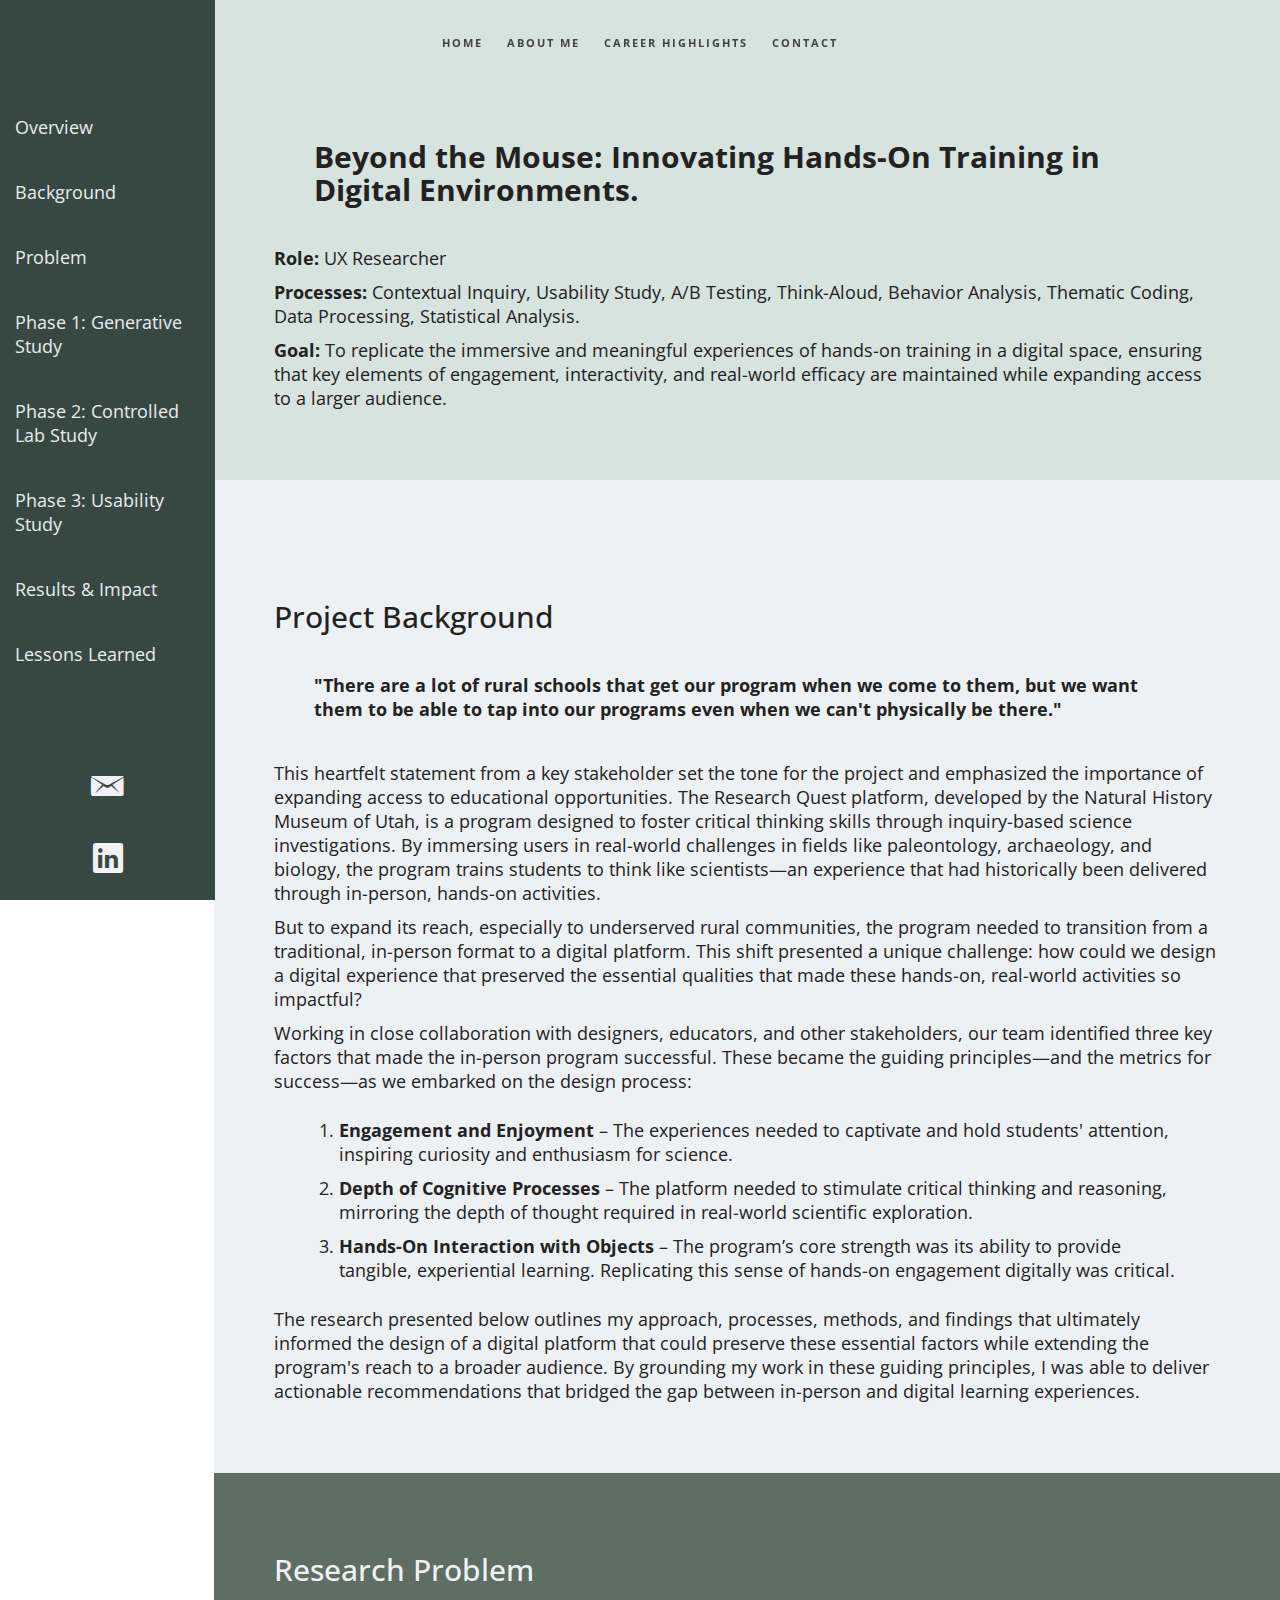
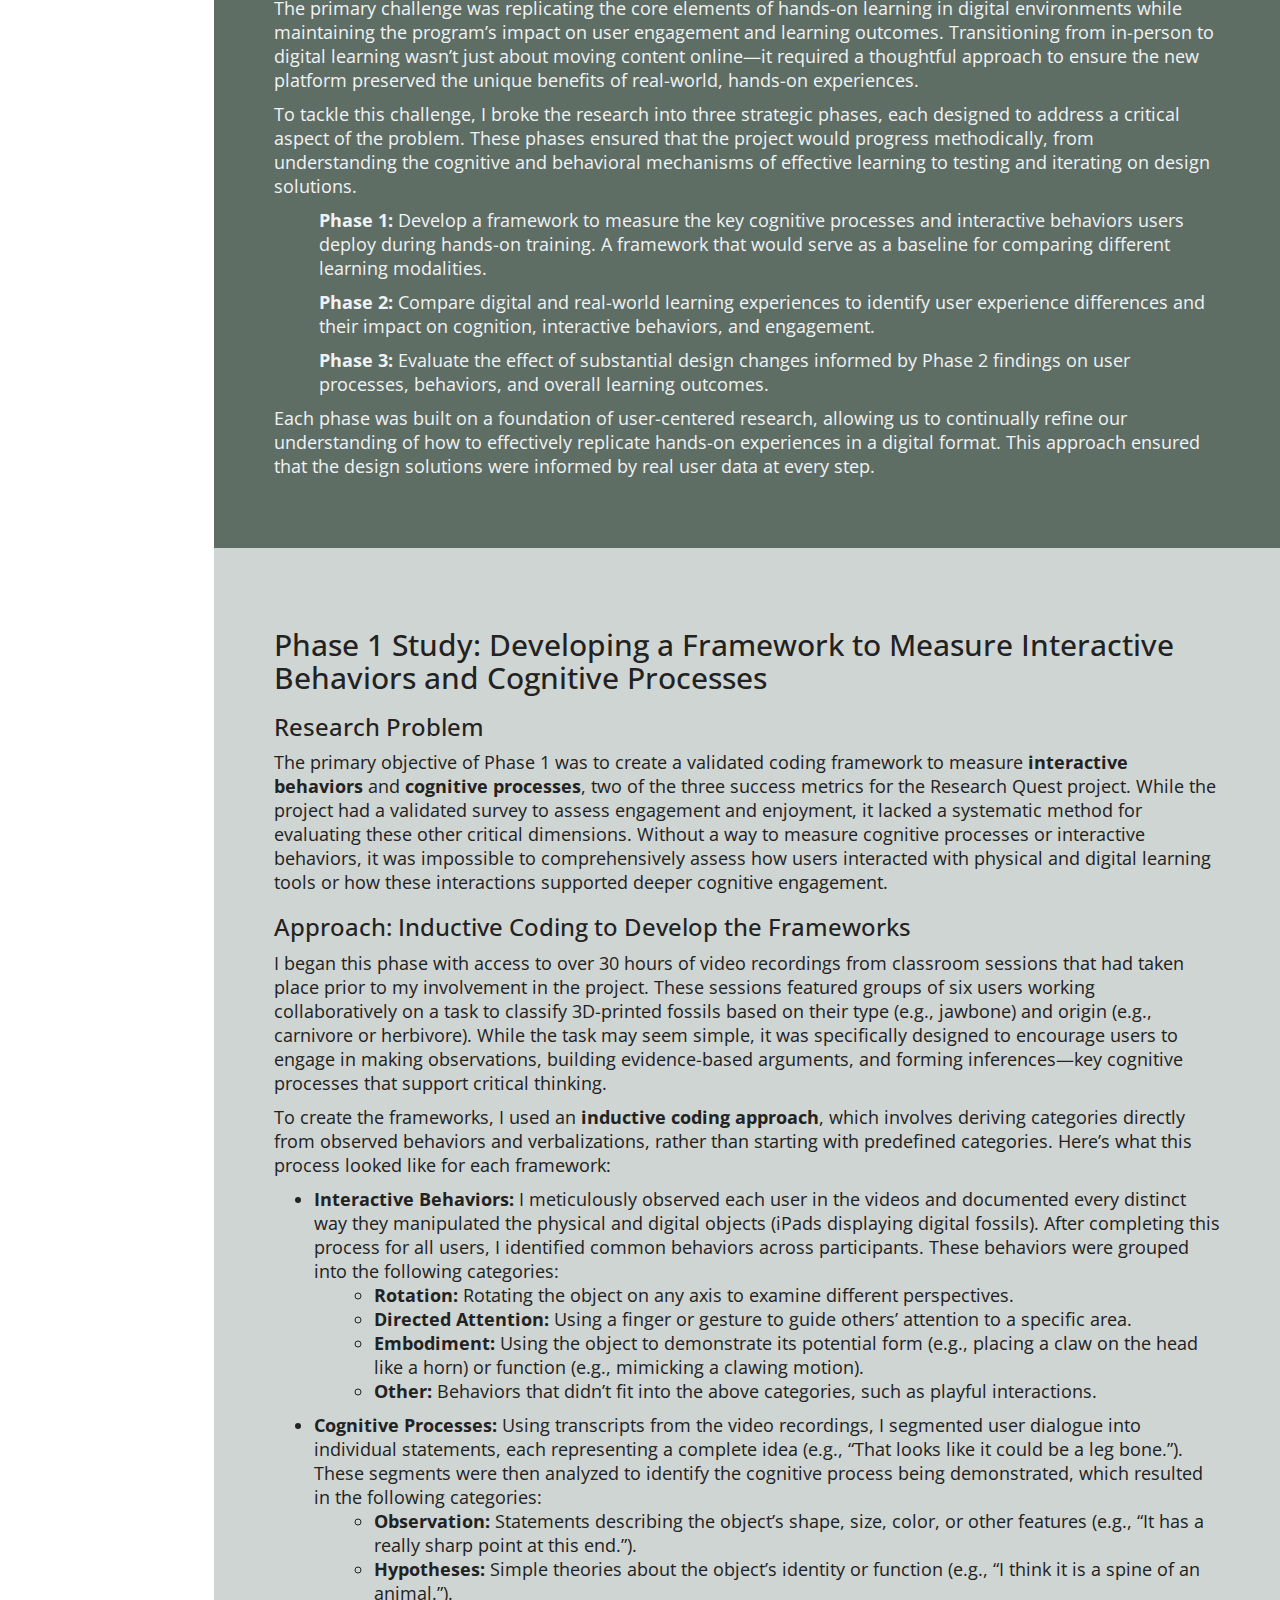
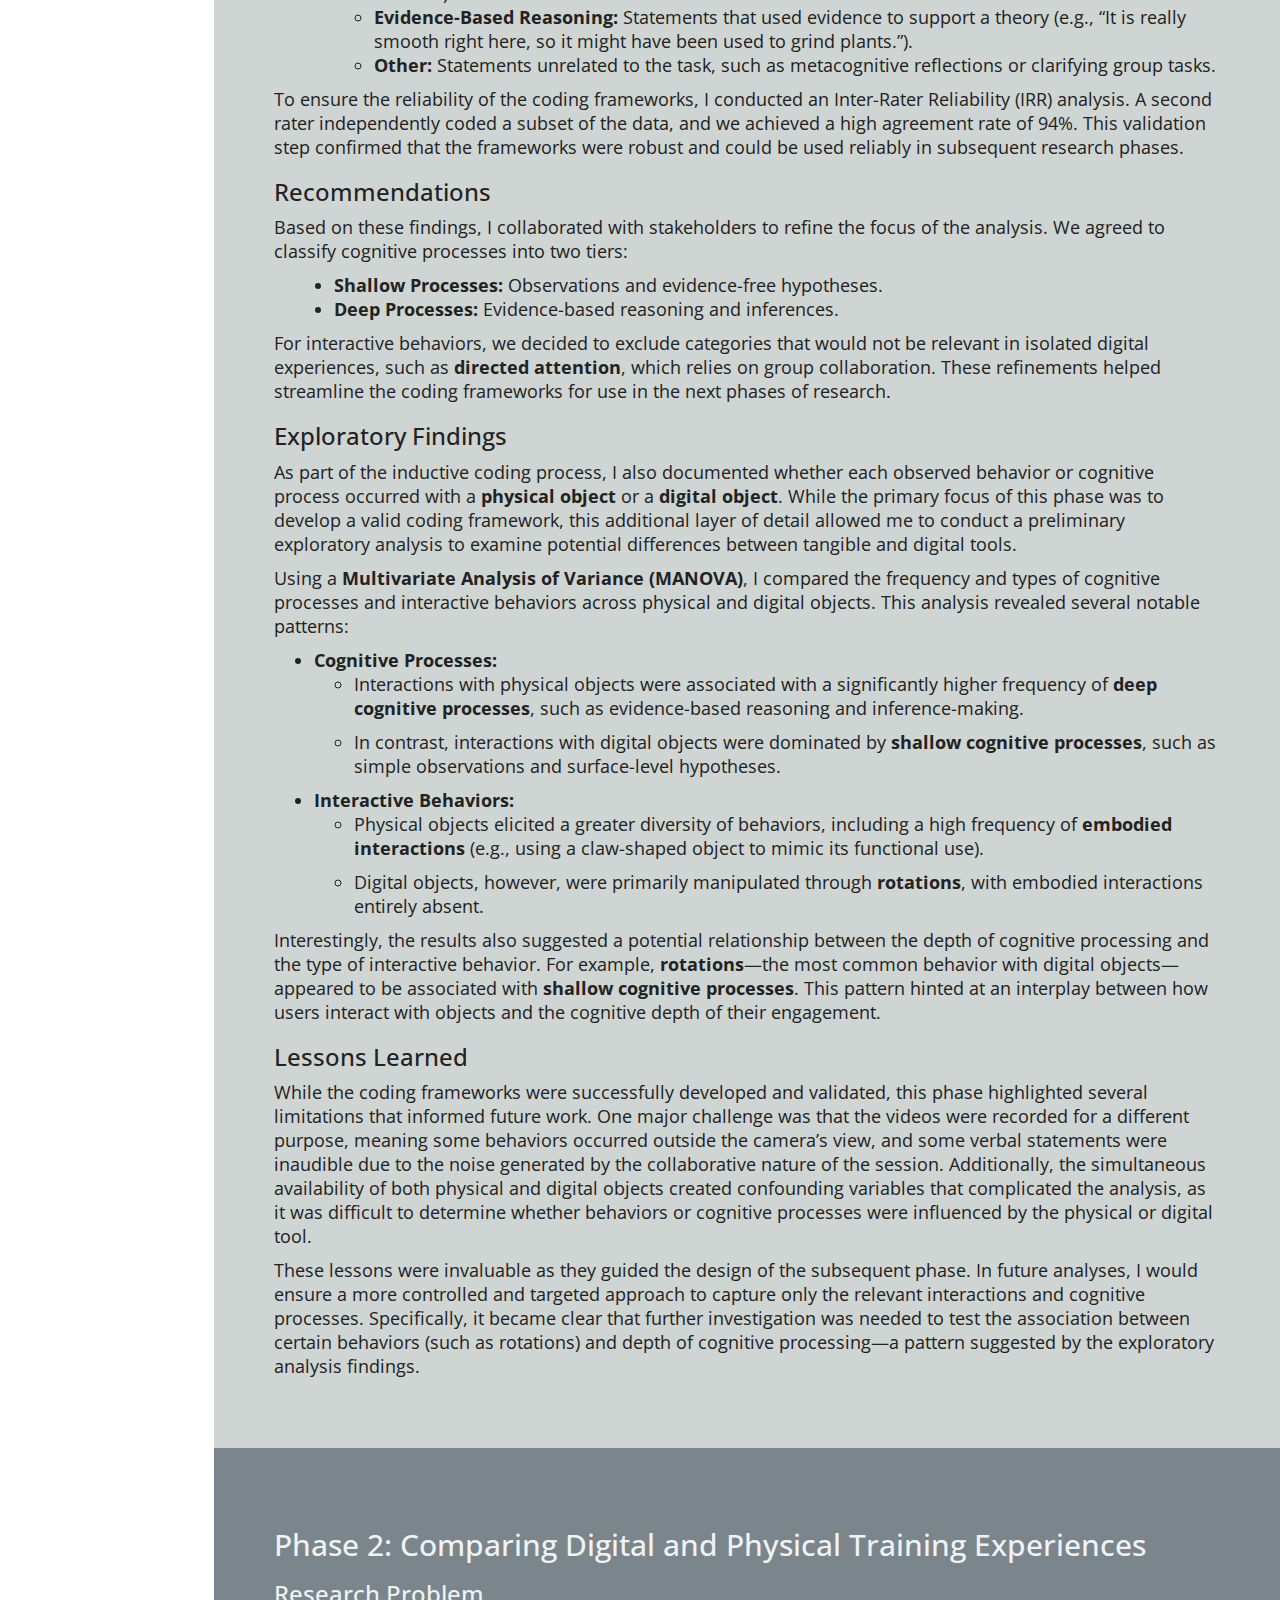
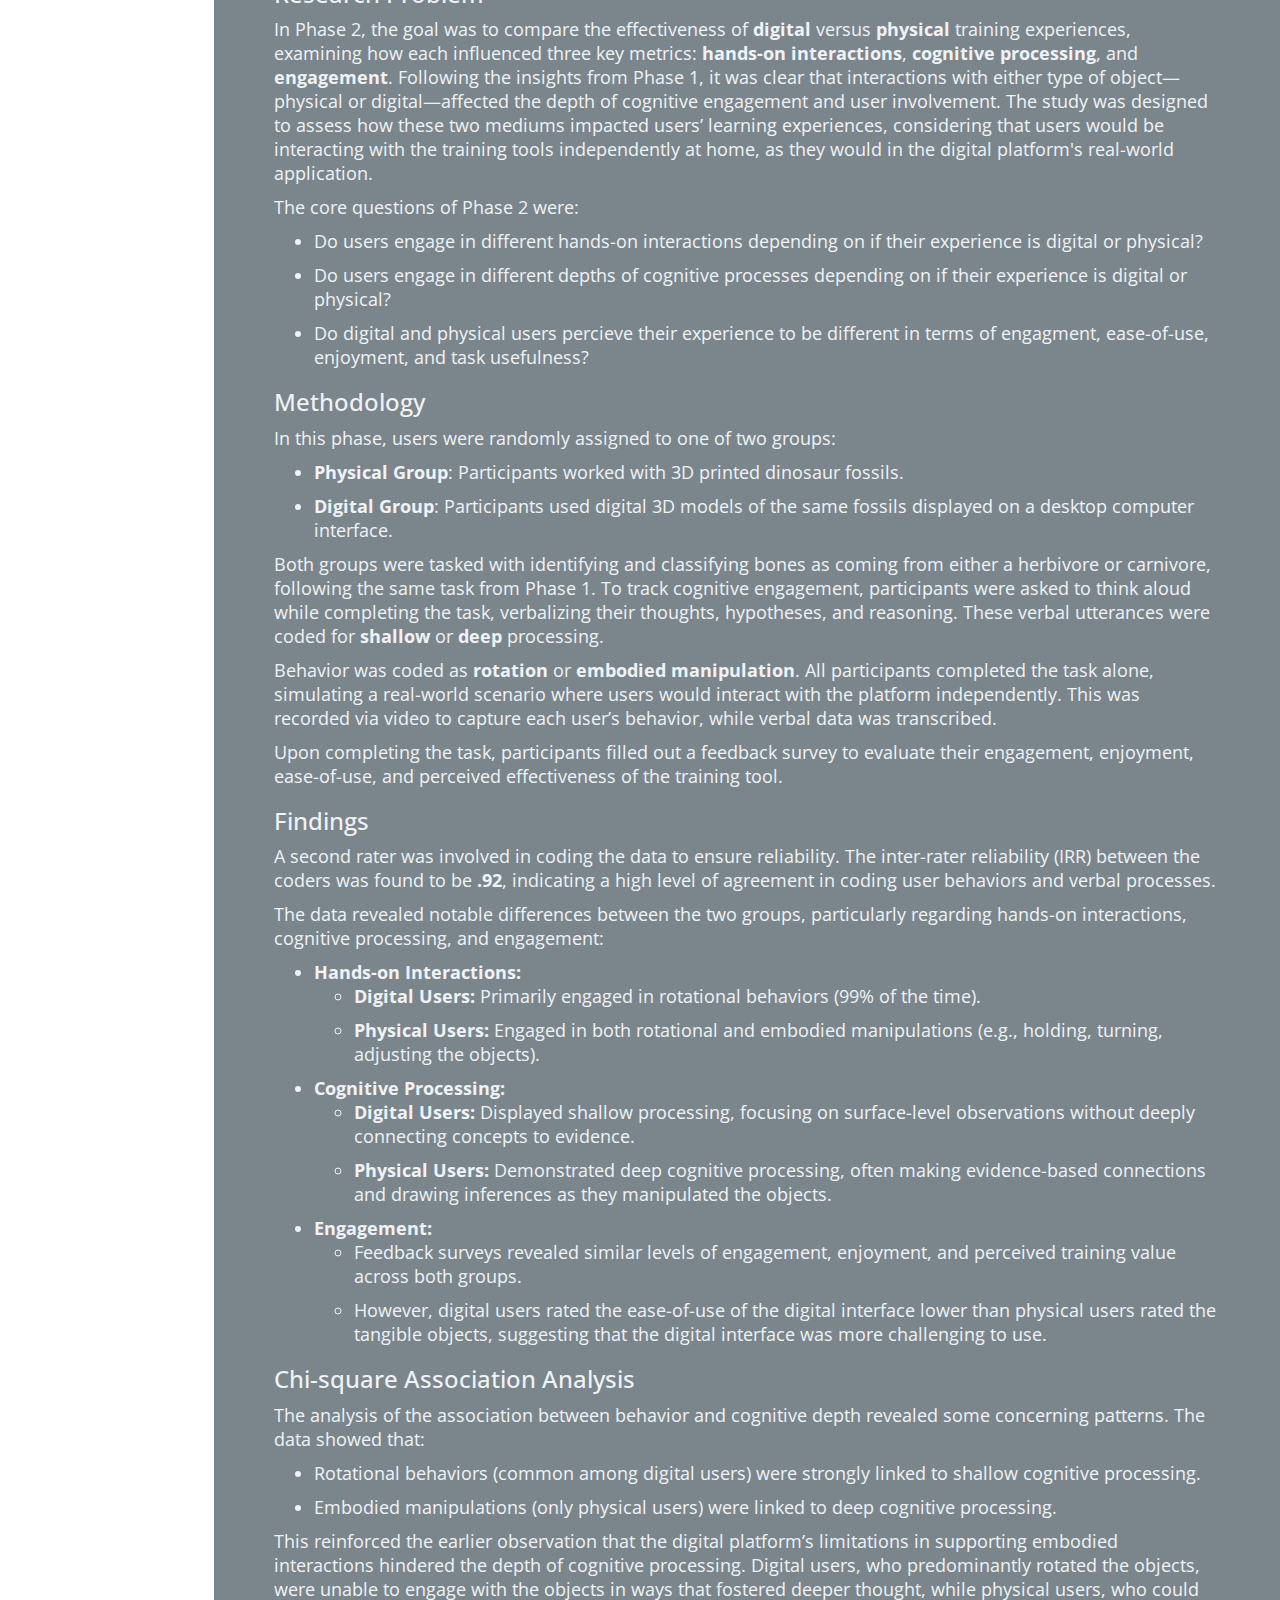
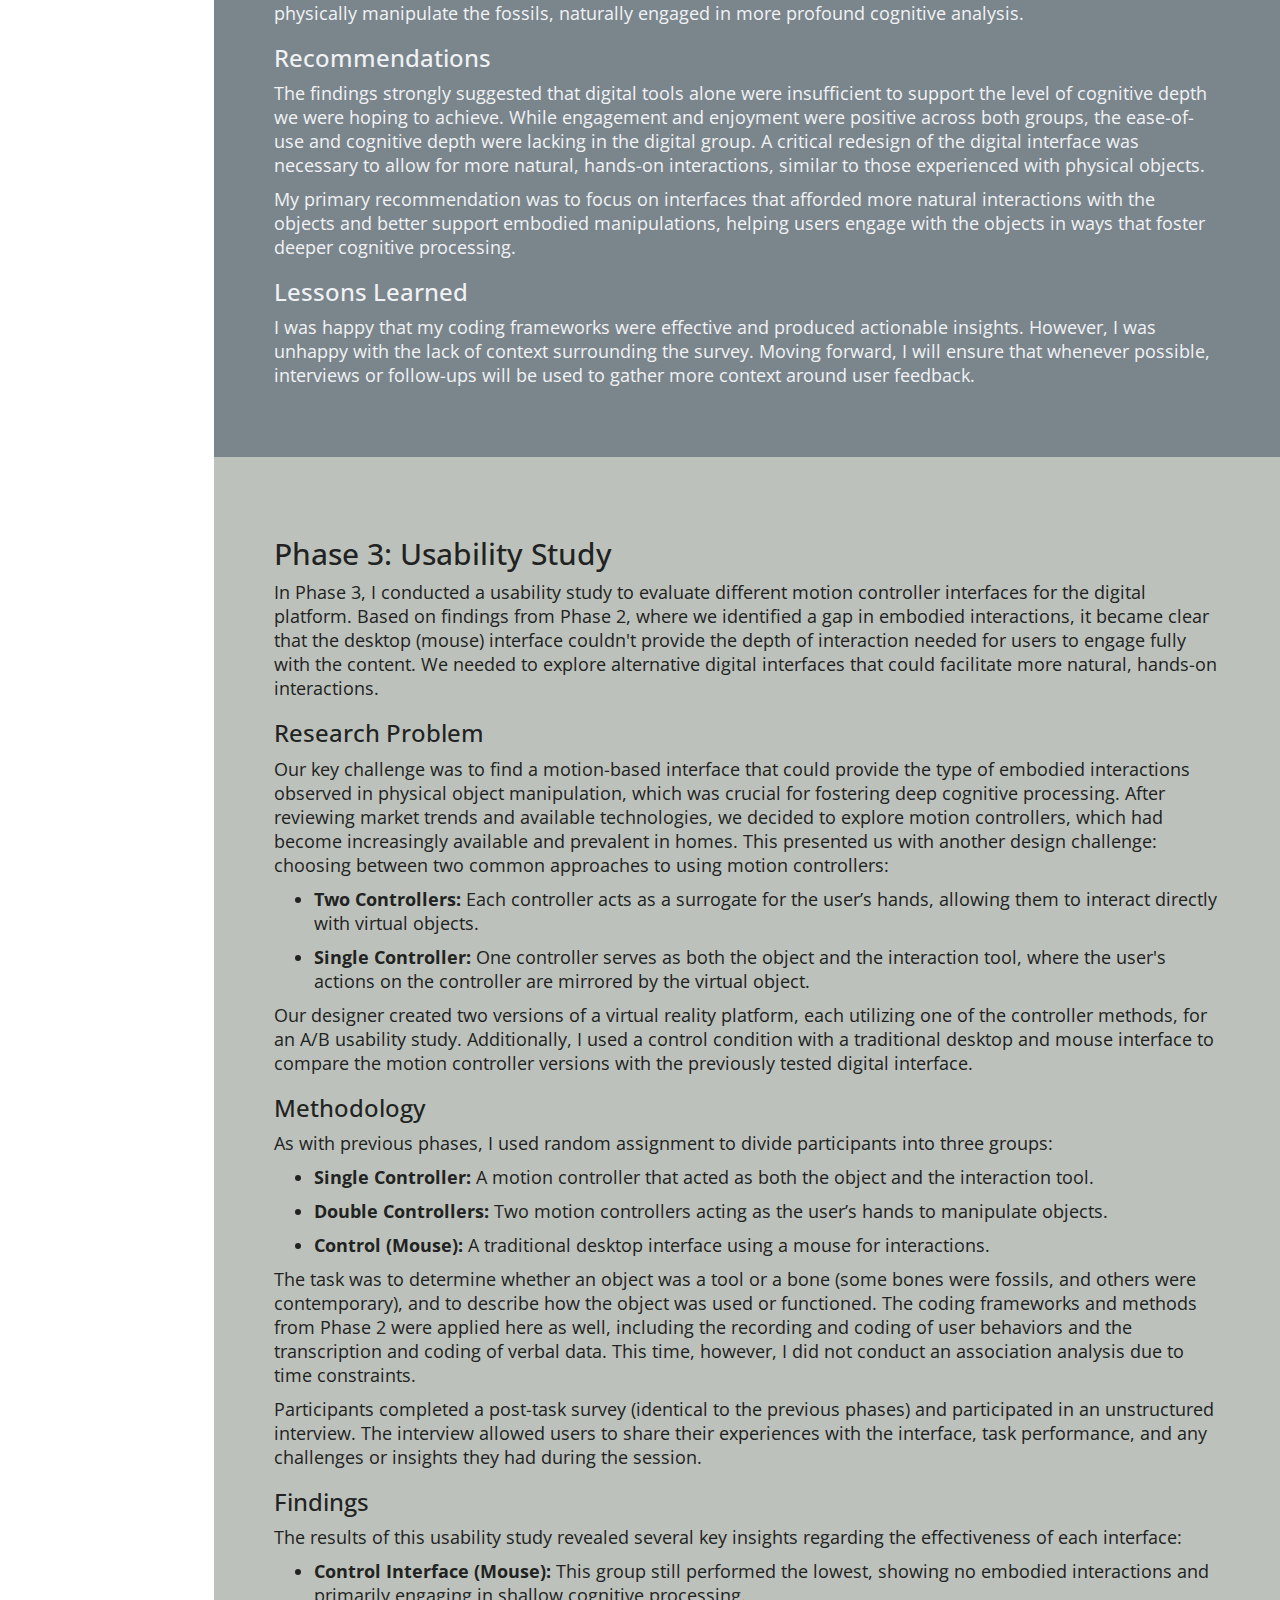
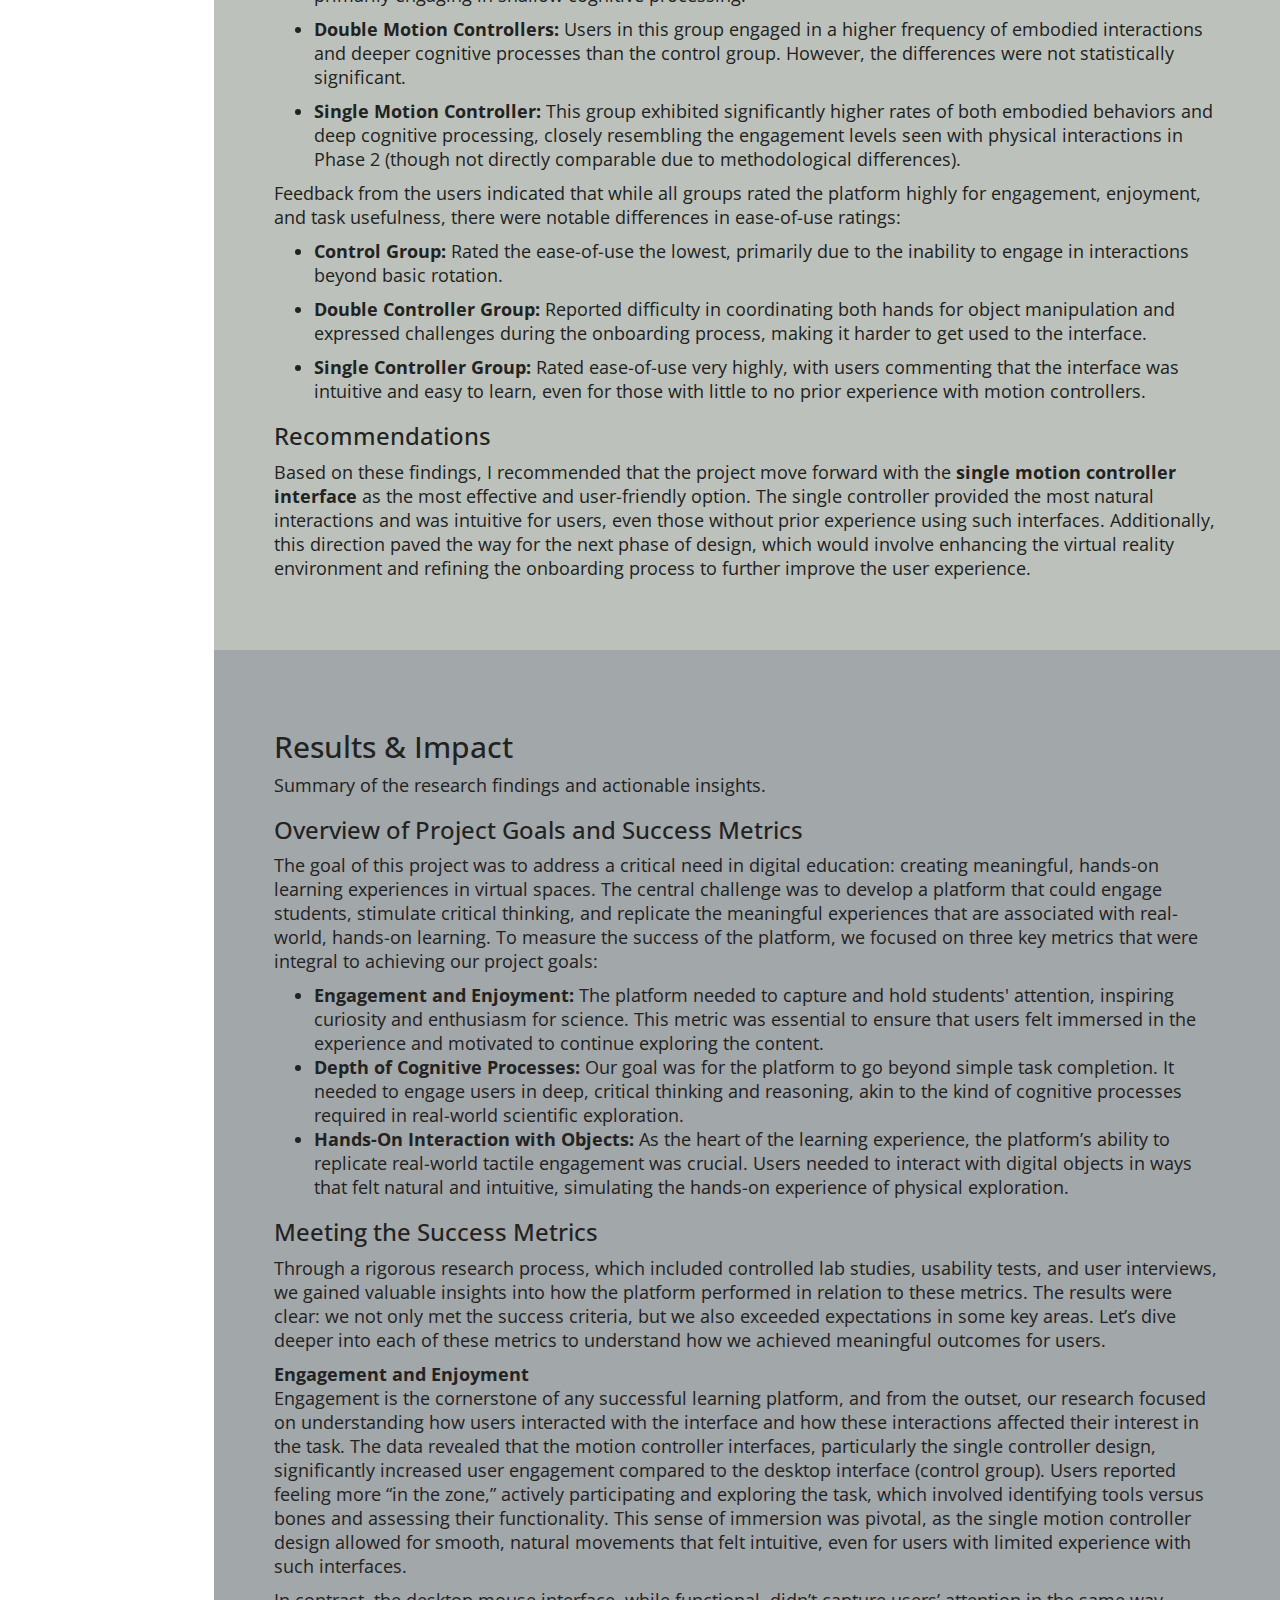
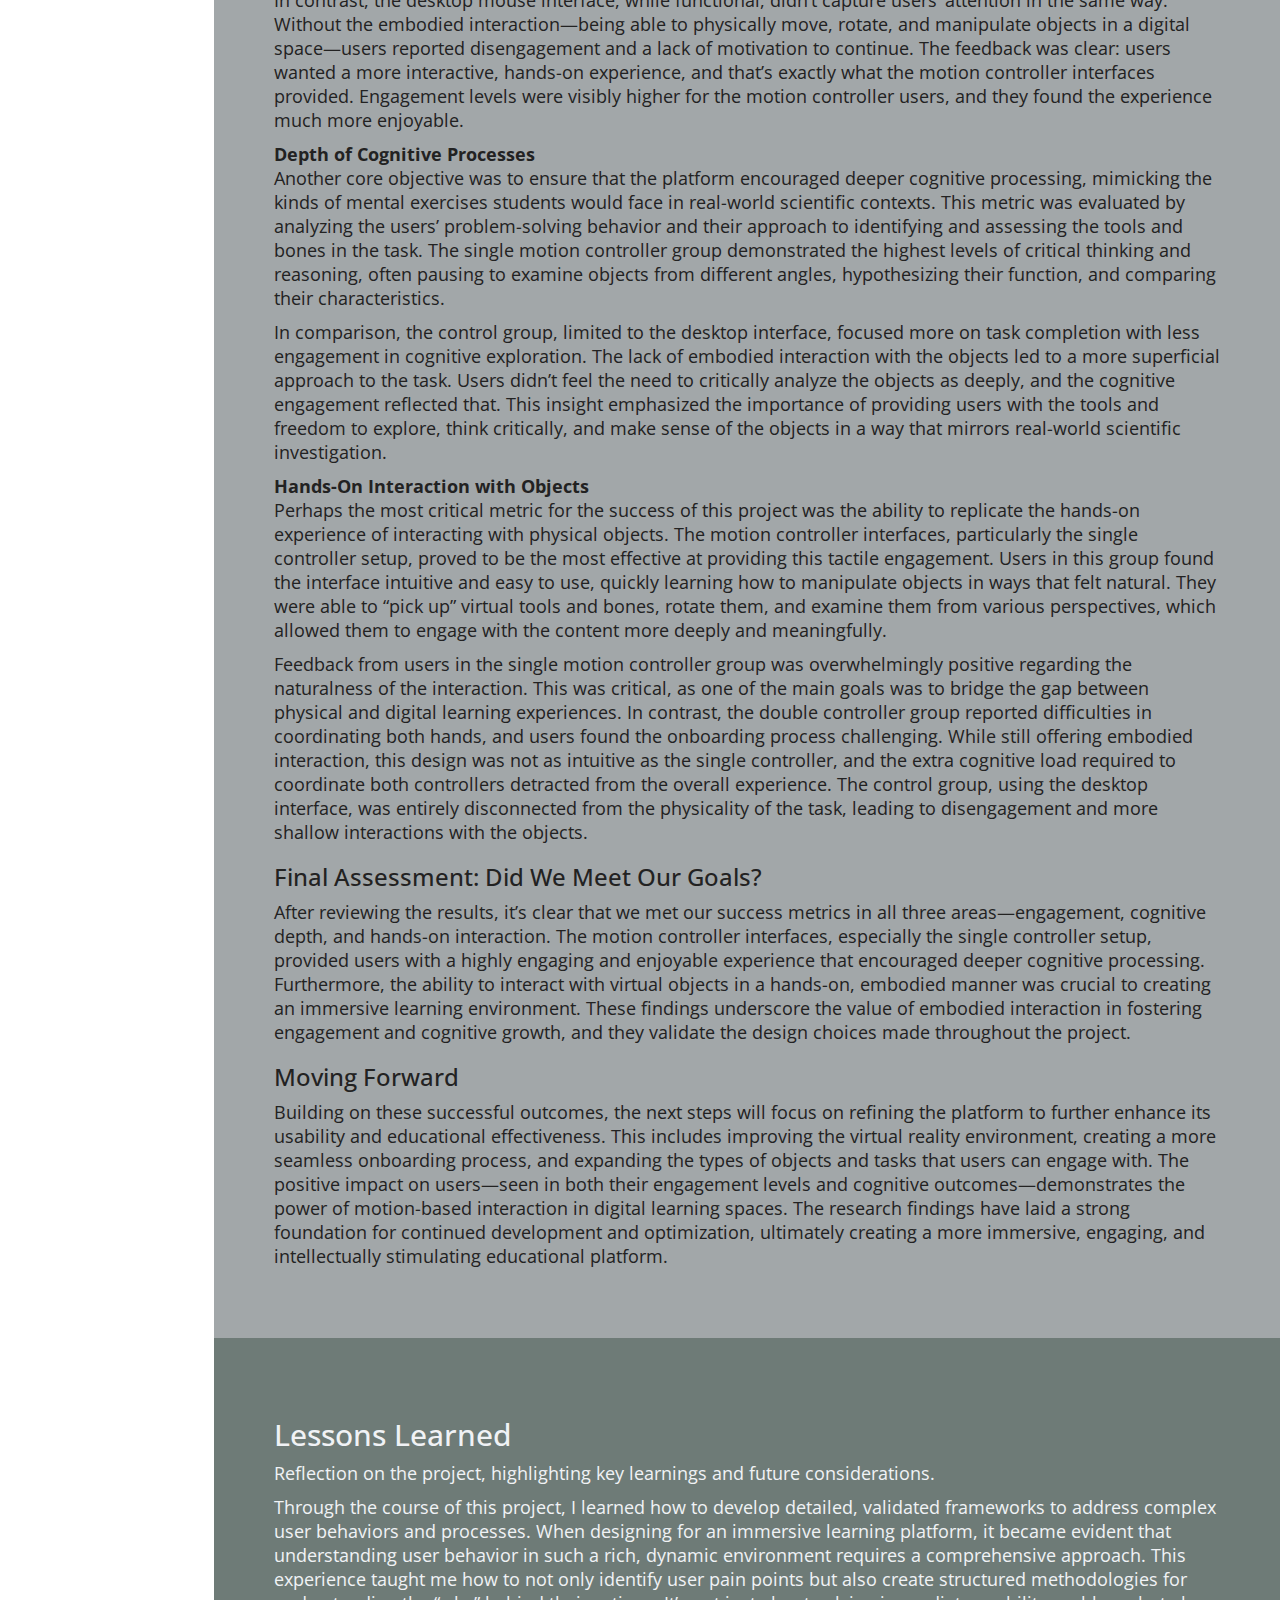
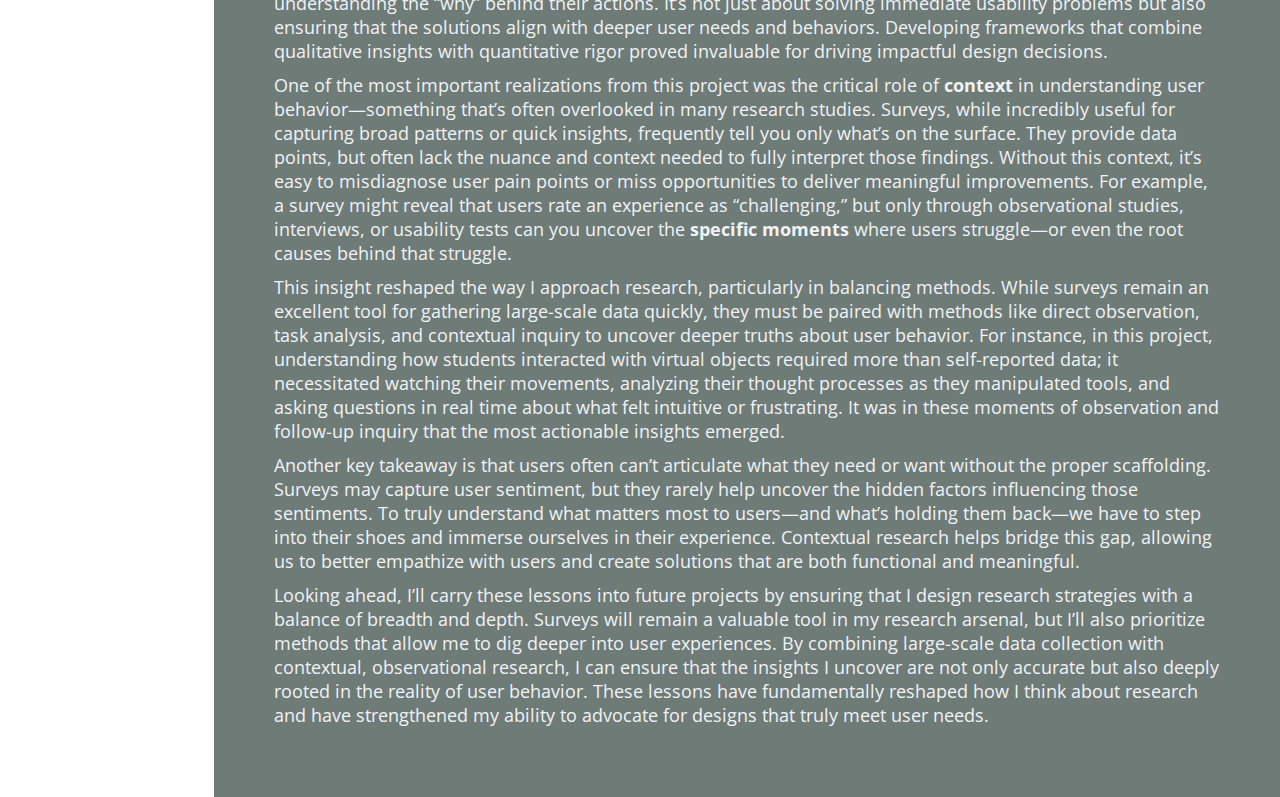
==== project_1.html @ e9d310a8 "Add files via upload" ====
<!DOCTYPE html>
<html lang="en">

<head>
    <meta charset="utf-8">
    <meta http-equiv="X-UA-Compatible" content="IE=edge">
    <meta name="viewport" content="width=device-width, initial-scale=1">
    <title>Matthew P. Orr - Project 1</title>
    <link rel="icon" href="img/icon.svg" type="image/x-icon">
    <!-- Bootstrap -->
    <link href="css/bootstrap.min.css" rel="stylesheet">
    <link href="ionicons/css/ionicons.min.css" rel="stylesheet">
    <link href="css/animate.min.css" rel="stylesheet">
    <link href="css/aos.css" rel="stylesheet">
    <!-- main style -->
    <link href="css/style.css" rel="stylesheet">
    <!-- HTML5 shim and Respond.js for IE8 support of HTML5 elements and media queries -->
    <!-- WARNING: Respond.js doesn't work if you view the page via file:// -->
    <!--[if lt IE 9]>
      <script src="https://oss.maxcdn.com/html5shiv/3.7.3/html5shiv.min.js"></script>
      <script src="https://oss.maxcdn.com/respond/1.4.2/respond.min.js"></script>
    <![endif]-->
</head>

<body>
    <!-- header -->
    <header class="navbar-fixed-top">
        <nav>
            <ul>
                <li><a href="index.html">Home</a></li>
                <li><a href="#about">About Me</a></li>
                <!--<li><a href="#experience">experience</a></li>-->
                <li><a href="#projects">Career Highlights</a></li>
                <li><a href="#contact">contact</a></li>
            </ul>
        </nav>
    </header>
    <!-- ./header -->
<!-- Sidebar Navigation -->
<div class="vertical-nav">
    <a href="#p1title">Overview</a>
     <a href="#p1background">Background</a>
    <a href="#p1problem">Problem</a>
    <a href="#p1phase1">Phase 1: Generative Study</a>
    <a href="#p1phase2">Phase 2: Controlled Lab Study</a>
    <a href="#p1phase3">Phase 3: Usability Study</a>
    <a href="#p1results">Results & Impact</a>
    <a href="#p1lessons">Lessons Learned</a>

    <!-- Divider Line -->
    <hr>

    <!-- Contact Links -->
    <div class="sidebar-contact">
        <a href="mailto:uxbyorr@gmail.com" target="_blank"><i class="ion-email"></i></a>
        <a href="https://linkedin.com/in/morrresearch" target="_blank"><i class="ion-social-linkedin"></i></a>
    </div>
</div>

<!-- Main Content -->
<div class="p1main-content">
    <div id="p1title" class="p1section">
        <h2 style= "margin: 40px"><b>Beyond the Mouse: Innovating Hands-On Training in Digital Environments.</b></h2>
        <p>
        <span style="display:block; margin-bottom: 10px;"><b>Role:</b> UX Researcher</span>
            <span style="display:block; margin-bottom: 10px;"><b>Processes:</b> Contextual Inquiry, Usability Study, A/B Testing, Think-Aloud, Behavior Analysis, Thematic Coding, Data Processing, Statistical Analysis.</span>  
            <span style="display:block; margin-bottom: px;"><b>Goal:</b> To replicate the immersive and meaningful experiences of hands-on training in a digital space, ensuring that key elements of engagement, interactivity, and real-world efficacy are maintained while expanding access to a larger audience.</span>
        </p>
    </div>
   
 <div id="p1background" class="p1section">
        <h2>Project Background</h2>
  <p style="margin: 40px"><strong>"There are a lot of rural schools that get our program when we come to them, but we want them to be able to tap into our programs even when we can't physically be there."</strong></p>

  <p style="margin-bottom: 10px;">
    This heartfelt statement from a key stakeholder set the tone for the project and emphasized the importance of expanding access to educational opportunities. The Research Quest platform, developed by the Natural History Museum of Utah, is a program designed to foster critical thinking skills through inquiry-based science investigations. By immersing users in real-world challenges in fields like paleontology, archaeology, and biology, the program trains students to think like scientists—an experience that had historically been delivered through in-person, hands-on activities.
  </p>

  <p style="margin-bottom: 10px;">
    But to expand its reach, especially to underserved rural communities, the program needed to transition from a traditional, in-person format to a digital platform. This shift presented a unique challenge: how could we design a digital experience that preserved the essential qualities that made these hands-on, real-world activities so impactful?
  </p>

  <p style="margin-bottom: 10px;">
    Working in close collaboration with designers, educators, and other stakeholders, our team identified three key factors that made the in-person program successful. These became the guiding principles—and the metrics for success—as we embarked on the design process:
  </p>

  <ol style="margin: 25px">
    <li style="margin-bottom: 10px;"><strong>Engagement and Enjoyment</strong> – The experiences needed to captivate and hold students' attention, inspiring curiosity and enthusiasm for science.</li>
    <li style="margin-bottom: 10px;"><strong>Depth of Cognitive Processes</strong> – The platform needed to stimulate critical thinking and reasoning, mirroring the depth of thought required in real-world scientific exploration.</li>
    <li style="margin-bottom: 10px;"><strong>Hands-On Interaction with Objects</strong> – The program’s core strength was its ability to provide tangible, experiential learning. Replicating this sense of hands-on engagement digitally was critical.</li>
  </ol>

  <p style="margin-bottom: 10px;">
    The research presented below outlines my approach, processes, methods, and findings that ultimately informed the design of a digital platform that could preserve these essential factors while extending the program's reach to a broader audience. By grounding my work in these guiding principles, I was able to deliver actionable recommendations that bridged the gap between in-person and digital learning experiences.
  </p>
    </div>
    
    <div id="p1problem" class="p1section">
  <h2 style="margin-bottom: 10px;">Research Problem</h2>
    <p style="margin-bottom: 10px;">
        The primary challenge was replicating the core elements of hands-on learning in digital environments while maintaining the program’s impact on user engagement and learning outcomes. Transitioning from in-person to digital learning wasn’t just about moving content online—it required a thoughtful approach to ensure the new platform preserved the unique benefits of real-world, hands-on experiences.
    </p>
    <p style="margin-bottom: 10px;">
        To tackle this challenge, I broke the research into three strategic phases, each designed to address a critical aspect of the problem. These phases ensured that the project would progress methodically, from understanding the cognitive and behavioral mechanisms of effective learning to testing and iterating on design solutions.
    </p>
    <ul style="margin: 5px">
        <li style="display: block; margin-bottom: 10px;"><strong>Phase 1:</strong> Develop a framework to measure the key cognitive processes and interactive behaviors users deploy during hands-on training. A framework that would serve as a baseline for comparing different learning modalities.</li>
        <li style="display: block; margin-bottom: 10px;"><strong>Phase 2:</strong> Compare digital and real-world learning experiences to identify user experience differences and their impact on cognition, interactive behaviors, and engagement.</li>
        <li style="display: block; margin-bottom: 10px;"><strong>Phase 3:</strong> Evaluate the effect of substantial design changes informed by Phase 2 findings on user processes, behaviors, and overall learning outcomes.</li>
    </ul>
    <p style="margin-bottom: 10px;">
        Each phase was built on a foundation of user-centered research, allowing us to continually refine our understanding of how to effectively replicate hands-on experiences in a digital format. This approach ensured that the design solutions were informed by real user data at every step.
    </p>
    </div>
    

    <div id="p1phase1" class="p1section">
       <h2>Phase 1 Study: Developing a Framework to Measure Interactive Behaviors and Cognitive Processes</h2>

    <h3>Research Problem</h3>
    <p>
        The primary objective of Phase 1 was to create a validated coding framework to measure 
        <strong>interactive behaviors</strong> and <strong>cognitive processes</strong>, two of the three success metrics 
        for the Research Quest project. While the project had a validated survey to assess engagement and enjoyment, 
        it lacked a systematic method for evaluating these other critical dimensions. Without a way to measure cognitive 
        processes or interactive behaviors, it was impossible to comprehensively assess how users interacted with physical 
        and digital learning tools or how these interactions supported deeper cognitive engagement.
    </p>

    <h3>Approach: Inductive Coding to Develop the Frameworks</h3>
    <p>
        I began this phase with access to over 30 hours of video recordings from classroom sessions that had taken place prior 
        to my involvement in the project. These sessions featured groups of six users working collaboratively on a task to 
        classify 3D-printed fossils based on their type (e.g., jawbone) and origin (e.g., carnivore or herbivore). While the 
        task may seem simple, it was specifically designed to encourage users to engage in making observations, 
        building evidence-based arguments, and forming inferences—key cognitive processes that support critical thinking.
    </p>
    <p>
        To create the frameworks, I used an <strong>inductive coding approach</strong>, which involves deriving categories 
        directly from observed behaviors and verbalizations, rather than starting with predefined categories. Here’s what 
        this process looked like for each framework:
    </p>

    <ul style="margin-bottom: 10px;">
        <li style="margin-bottom: 10px;">
            <strong>Interactive Behaviors:</strong> I meticulously observed each user in the videos and documented every 
            distinct way they manipulated the physical and digital objects (iPads displaying digital fossils). After completing 
            this process for all users, I identified common behaviors across participants. These behaviors were grouped into the 
            following categories:
            <ul style="margin-left: 20px;">
                <li><strong>Rotation:</strong> Rotating the object on any axis to examine different perspectives.</li>
                <li><strong>Directed Attention:</strong> Using a finger or gesture to guide others’ attention to a specific area.</li>
                <li><strong>Embodiment:</strong> Using the object to demonstrate its potential form (e.g., placing a claw on the 
                    head like a horn) or function (e.g., mimicking a clawing motion).</li>
                <li><strong>Other:</strong> Behaviors that didn’t fit into the above categories, such as playful interactions.</li>
            </ul>
        </li>
        <li>
            <strong>Cognitive Processes:</strong> Using transcripts from the video recordings, I segmented user dialogue 
            into individual statements, each representing a complete idea (e.g., “That looks like it could be a leg bone.”). 
            These segments were then analyzed to identify the cognitive process being demonstrated, which resulted in the 
            following categories:
            <ul style="margin-left: 20px;">
                <li><strong>Observation:</strong> Statements describing the object’s shape, size, color, or other features 
                    (e.g., “It has a really sharp point at this end.”).</li>
                <li><strong>Hypotheses:</strong> Simple theories about the object’s identity or function (e.g., “I think it is a 
                    spine of an animal.”).</li>
                <li><strong>Evidence-Based Reasoning:</strong> Statements that used evidence to support a theory 
                    (e.g., “It is really smooth right here, so it might have been used to grind plants.”).</li>
                <li><strong>Other:</strong> Statements unrelated to the task, such as metacognitive reflections or clarifying 
                    group tasks.</li>
            </ul>
        </li>
    </ul>

    <p>
        To ensure the reliability of the coding frameworks, I conducted an Inter-Rater Reliability (IRR) analysis. A second 
        rater independently coded a subset of the data, and we achieved a high agreement rate of 94%. This validation step 
        confirmed that the frameworks were robust and could be used reliably in subsequent research phases.
    </p>
         <h3>Recommendations</h3>
    <p>
        Based on these findings, I collaborated with stakeholders to refine the focus of the analysis. We agreed to classify 
        cognitive processes into two tiers:
    </p>
    <ul style="margin-left: 20px; margin-bottom: 10px;">
        <li><strong>Shallow Processes:</strong> Observations and evidence-free hypotheses.</li>
        <li><strong>Deep Processes:</strong> Evidence-based reasoning and inferences.</li>
    </ul>
    <p>
        For interactive behaviors, we decided to exclude categories that would not be relevant in isolated digital experiences, 
        such as <strong>directed attention</strong>, which relies on group collaboration. These refinements helped streamline 
        the coding frameworks for use in the next phases of research.
    </p>

    <h3>Exploratory Findings</h3>
     <p>
        As part of the inductive coding process, I also documented whether each observed behavior or cognitive process 
        occurred with a <strong>physical object</strong> or a <strong>digital object</strong>. While the primary focus of this 
        phase was to develop a valid coding framework, this additional layer of detail allowed me to conduct a preliminary 
        exploratory analysis to examine potential differences between tangible and digital tools.
    </p>
    <p>
        Using a <strong>Multivariate Analysis of Variance (MANOVA)</strong>, I compared the frequency and types of cognitive 
        processes and interactive behaviors across physical and digital objects. This analysis revealed several notable patterns:
    </p>
    <ul style="margin-bottom: 10px;">
        <li>
            <strong>Cognitive Processes:</strong>
            <ul>
                <li style="margin-bottom: 10px">Interactions with physical objects were associated with a significantly higher frequency of 
                <strong>deep cognitive processes</strong>, such as evidence-based reasoning and inference-making.</li>
                <li style="margin-bottom: 10px">In contrast, interactions with digital objects were dominated by 
                <strong>shallow cognitive processes</strong>, such as simple observations and surface-level hypotheses.</li>
            </ul>
        </li>
        <li>
            <strong>Interactive Behaviors:</strong>
            <ul>
                <li style="margin-bottom: 10px">Physical objects elicited a greater diversity of behaviors, including a high frequency of 
                <strong>embodied interactions</strong> (e.g., using a claw-shaped object to mimic its functional use).</li>
                <li style="margin-bottom: 10px">Digital objects, however, were primarily manipulated through <strong>rotations</strong>, with 
                embodied interactions entirely absent.</li>
            </ul>
        </li>
    </ul>
    <p>
        Interestingly, the results also suggested a potential relationship between the depth of cognitive processing and the 
        type of interactive behavior. For example, <strong>rotations</strong>—the most common behavior with digital objects—appeared 
        to be associated with <strong>shallow cognitive processes</strong>. 
        This pattern hinted at an interplay between how users interact with objects and the cognitive depth of their engagement.
    </p>
   

   <h3>Lessons Learned</h3>
    <p>
        While the coding frameworks were successfully developed and validated, this phase highlighted several limitations that 
        informed future work. One major challenge was that the videos were recorded for a different purpose, meaning some 
        behaviors occurred outside the camera’s view, and some verbal statements were inaudible due to the noise generated by 
        the collaborative nature of the session. Additionally, the simultaneous availability of both physical and digital 
        objects created confounding variables that complicated the analysis, as it was difficult to determine whether behaviors 
        or cognitive processes were influenced by the physical or digital tool.
    </p>
    <p>
        These lessons were invaluable as they guided the design of the subsequent phase. In future analyses, I would ensure 
        a more controlled and targeted approach to capture only the relevant interactions and cognitive processes. 
        Specifically, it became clear that further investigation was needed to test the association between certain behaviors 
        (such as rotations) and depth of cognitive processing—a pattern suggested by the exploratory analysis findings.
    </p>
    </div>

    <div id="p1phase2" class="p1section">
    <h2>Phase 2: Comparing Digital and Physical Training Experiences</h2>

    <h3>Research Problem</h3>
    <p>In Phase 2, the goal was to compare the effectiveness of <strong>digital</strong> versus <strong>physical</strong> training experiences, examining how each influenced three key metrics: <strong>hands-on interactions</strong>, <strong>cognitive processing</strong>, and <strong>engagement</strong>. Following the insights from Phase 1, it was clear that interactions with either type of object—physical or digital—affected the depth of cognitive engagement and user involvement. The study was designed to assess how these two mediums impacted users’ learning experiences, considering that users would be interacting with the training tools independently at home, as they would in the digital platform's real-world application.</p>

    <p>The core questions of Phase 2 were:</p>
    <ul>
        <li style="margin-bottom: 10px">Do users engage in different hands-on interactions depending on if their experience is digital or physical?</li>
        <li style="margin-bottom: 10px">Do users engage in different depths of cognitive processes depending on if their experience is digital or physical?</li>
        <li style="margin-bottom: 10px">Do digital and physical users percieve their experience to be different in terms of engagment, ease-of-use, enjoyment, and task usefulness?</li>
    </ul>

    <h3>Methodology</h3>
    <p>In this phase, users were randomly assigned to one of two groups:</p>
    <ul>
        <li style="margin-bottom: 10px"><strong>Physical Group</strong>: Participants worked with 3D printed dinosaur fossils.</li>
        <li style="margin-bottom: 10px"><strong>Digital Group</strong>: Participants used digital 3D models of the same fossils displayed on a desktop computer interface.</li>
    </ul>
    <p>Both groups were tasked with identifying and classifying bones as coming from either a herbivore or carnivore, following the same task from Phase 1. To track cognitive engagement, participants were asked to think aloud while completing the task, verbalizing their thoughts, hypotheses, and reasoning. These verbal utterances were coded for <strong>shallow</strong> or <strong>deep</strong> processing.</p>

    <p>Behavior was coded as <strong>rotation</strong> or <strong>embodied manipulation</strong>. All participants completed the task alone, simulating a real-world scenario where users would interact with the platform independently. This was recorded via video to capture each user’s behavior, while verbal data was transcribed.</p>

    <p>Upon completing the task, participants filled out a feedback survey to evaluate their engagement, enjoyment, ease-of-use, and perceived effectiveness of the training tool.</p>

    <h3>Findings</h3>
    <p>A second rater was involved in coding the data to ensure reliability. The inter-rater reliability (IRR) between the coders was found to be <strong>.92</strong>, indicating a high level of agreement in coding user behaviors and verbal processes.</p> 
        <p>The data revealed notable differences between the two groups, particularly regarding hands-on interactions, cognitive processing, and engagement:</p>
    <ul>
        <li><strong>Hands-on Interactions:</strong>
            <ul>
                <li style="margin-bottom: 10px"><strong>Digital Users:</strong> Primarily engaged in rotational behaviors (99% of the time).</li>
                <li style="margin-bottom: 10px"><strong>Physical Users:</strong> Engaged in both rotational and embodied manipulations (e.g., holding, turning, adjusting the objects).</li>
            </ul>
        </li>
        <li><strong>Cognitive Processing:</strong>
            <ul>
                <li style="margin-bottom: 10px"><strong>Digital Users:</strong> Displayed shallow processing, focusing on surface-level observations without deeply connecting concepts to evidence.</li>
                <li style="margin-bottom: 10px"><strong>Physical Users:</strong> Demonstrated deep cognitive processing, often making evidence-based connections and drawing inferences as they manipulated the objects.</li>
            </ul>
        </li>
        <li><strong>Engagement:</strong>
            <ul>
                <li style="margin-bottom: 10px">Feedback surveys revealed similar levels of engagement, enjoyment, and perceived training value across both groups.</li>
                <li style="margin-bottom: 10px">However, digital users rated the ease-of-use of the digital interface lower than physical users rated the tangible objects, suggesting that the digital interface was more challenging to use.</li>
            </ul>
        </li>
    </ul>

    <h3>Chi-square Association Analysis</h3>
    <p>The analysis of the association between behavior and cognitive depth revealed some concerning patterns. The data showed that:</p>
    <ul>
        <li style="margin-bottom: 10px">Rotational behaviors (common among digital users) were strongly linked to shallow cognitive processing.</li>
        <li style="margin-bottom: 10px">Embodied manipulations (only physical users) were linked to deep cognitive processing.</li>
    </ul>
    <p>This reinforced the earlier observation that the digital platform’s limitations in supporting embodied interactions hindered the depth of cognitive processing. Digital users, who predominantly rotated the objects, were unable to engage with the objects in ways that fostered deeper thought, while physical users, who could physically manipulate the fossils, naturally engaged in more profound cognitive analysis.</p>

    <h3>Recommendations</h3>
    <p>The findings strongly suggested that digital tools alone were insufficient to support the level of cognitive depth we were hoping to achieve. While engagement and enjoyment were positive across both groups, the ease-of-use and cognitive depth were lacking in the digital group. A critical redesign of the digital interface was necessary to allow for more natural, hands-on interactions, similar to those experienced with physical objects.</p>

    <p>My primary recommendation was to focus on interfaces that afforded more natural interactions with the objects and better support embodied manipulations, helping users engage with the objects in ways that foster deeper cognitive processing.</p>

    <h3>Lessons Learned</h3>
    <p>I was happy that my coding frameworks were effective and produced actionable insights. However, I was unhappy with the lack of context surrounding the survey. Moving forward, I will ensure that whenever possible, interviews or follow-ups will be used to gather more context around user feedback.</p>
</div>

  <div id="p1phase3" class="p1section">
    <h2>Phase 3: Usability Study</h2>
    <p>In Phase 3, I conducted a usability study to evaluate different motion controller interfaces for the digital platform. Based on findings from Phase 2, where we identified a gap in embodied interactions, it became clear that the desktop (mouse) interface couldn't provide the depth of interaction needed for users to engage fully with the content. We needed to explore alternative digital interfaces that could facilitate more natural, hands-on interactions.</p>

    <h3>Research Problem</h3>
    <p>Our key challenge was to find a motion-based interface that could provide the type of embodied interactions observed in physical object manipulation, which was crucial for fostering deep cognitive processing. After reviewing market trends and available technologies, we decided to explore motion controllers, which had become increasingly available and prevalent in homes. This presented us with another design challenge: choosing between two common approaches to using motion controllers:</p>
    <ul>
        <li style="margin-bottom: 10px"><strong>Two Controllers:</strong> Each controller acts as a surrogate for the user’s hands, allowing them to interact directly with virtual objects.</li>
        <li style="margin-bottom: 10px"><strong>Single Controller:</strong> One controller serves as both the object and the interaction tool, where the user's actions on the controller are mirrored by the virtual object.</li>
    </ul>
    <p>Our designer created two versions of a virtual reality platform, each utilizing one of the controller methods, for an A/B usability study. Additionally, I used a control condition with a traditional desktop and mouse interface to compare the motion controller versions with the previously tested digital interface.</p>

    <h3>Methodology</h3>
    <p>As with previous phases, I used random assignment to divide participants into three groups:</p>
    <ul>
        <li style="margin-bottom: 10px"><strong>Single Controller:</strong> A motion controller that acted as both the object and the interaction tool.</li>
        <li style="margin-bottom: 10px"><strong>Double Controllers:</strong> Two motion controllers acting as the user’s hands to manipulate objects.</li>
        <li style="margin-bottom: 10px"><strong>Control (Mouse):</strong> A traditional desktop interface using a mouse for interactions.</li>
    </ul>
    <p>The task was to determine whether an object was a tool or a bone (some bones were fossils, and others were contemporary), and to describe how the object was used or functioned. The coding frameworks and methods from Phase 2 were applied here as well, including the recording and coding of user behaviors and the transcription and coding of verbal data. This time, however, I did not conduct an association analysis due to time constraints.</p>
    
    <p>Participants completed a post-task survey (identical to the previous phases) and participated in an unstructured interview. The interview allowed users to share their experiences with the interface, task performance, and any challenges or insights they had during the session.</p>

    <h3>Findings</h3>
    <p>The results of this usability study revealed several key insights regarding the effectiveness of each interface:</p>
    <ul>
        <li style="margin-bottom: 10px"><strong>Control Interface (Mouse):</strong> This group still performed the lowest, showing no embodied interactions and primarily engaging in shallow cognitive processing.</li>
        <li style="margin-bottom: 10px"><strong>Double Motion Controllers:</strong> Users in this group engaged in a higher frequency of embodied interactions and deeper cognitive processes than the control group. However, the differences were not statistically significant.</li>
        <li style="margin-bottom: 10px"><strong>Single Motion Controller:</strong> This group exhibited significantly higher rates of both embodied behaviors and deep cognitive processing, closely resembling the engagement levels seen with physical interactions in Phase 2 (though not directly comparable due to methodological differences).</li>
    </ul>

    <p>Feedback from the users indicated that while all groups rated the platform highly for engagement, enjoyment, and task usefulness, there were notable differences in ease-of-use ratings:</p>
    <ul>
        <li style="margin-bottom: 10px"><strong>Control Group:</strong> Rated the ease-of-use the lowest, primarily due to the inability to engage in interactions beyond basic rotation.</li>
        <li style="margin-bottom: 10px"><strong>Double Controller Group:</strong> Reported difficulty in coordinating both hands for object manipulation and expressed challenges during the onboarding process, making it harder to get used to the interface.</li>
        <li style="margin-bottom: 10px"><strong>Single Controller Group:</strong> Rated ease-of-use very highly, with users commenting that the interface was intuitive and easy to learn, even for those with little to no prior experience with motion controllers.</li>
    </ul>

    <h3>Recommendations</h3>
    <p>Based on these findings, I recommended that the project move forward with the <strong>single motion controller interface</strong> as the most effective and user-friendly option. The single controller provided the most natural interactions and was intuitive for users, even those without prior experience using such interfaces. Additionally, this direction paved the way for the next phase of design, which would involve enhancing the virtual reality environment and refining the onboarding process to further improve the user experience.</p>

   
</div>


<div id="p1results" class="p1section">
    <h2>Results & Impact</h2>
    <p>Summary of the research findings and actionable insights.</p>
    
    <h3>Overview of Project Goals and Success Metrics</h3>
    <p>The goal of this project was to address a critical need in digital education: creating meaningful, hands-on learning experiences in virtual spaces. The central challenge was to develop a platform that could engage students, stimulate critical thinking, and replicate the meaningful experiences that are associated with real-world, hands-on learning. To measure the success of the platform, we focused on three key metrics that were integral to achieving our project goals:</p>
    <ul>
        <li><strong>Engagement and Enjoyment:</strong> The platform needed to capture and hold students' attention, inspiring curiosity and enthusiasm for science. This metric was essential to ensure that users felt immersed in the experience and motivated to continue exploring the content.</li>
        <li><strong>Depth of Cognitive Processes:</strong> Our goal was for the platform to go beyond simple task completion. It needed to engage users in deep, critical thinking and reasoning, akin to the kind of cognitive processes required in real-world scientific exploration.</li>
        <li><strong>Hands-On Interaction with Objects:</strong> As the heart of the learning experience, the platform’s ability to replicate real-world tactile engagement was crucial. Users needed to interact with digital objects in ways that felt natural and intuitive, simulating the hands-on experience of physical exploration.</li>
    </ul>

    <h3>Meeting the Success Metrics</h3>
    <p>Through a rigorous research process, which included controlled lab studies, usability tests, and user interviews, we gained valuable insights into how the platform performed in relation to these metrics. The results were clear: we not only met the success criteria, but we also exceeded expectations in some key areas. Let’s dive deeper into each of these metrics to understand how we achieved meaningful outcomes for users.</p>

    <b>Engagement and Enjoyment</b>
    <p>Engagement is the cornerstone of any successful learning platform, and from the outset, our research focused on understanding how users interacted with the interface and how these interactions affected their interest in the task. The data revealed that the motion controller interfaces, particularly the single controller design, significantly increased user engagement compared to the desktop interface (control group). Users reported feeling more “in the zone,” actively participating and exploring the task, which involved identifying tools versus bones and assessing their functionality. This sense of immersion was pivotal, as the single motion controller design allowed for smooth, natural movements that felt intuitive, even for users with limited experience with such interfaces.</p>
    
    <p>In contrast, the desktop mouse interface, while functional, didn’t capture users’ attention in the same way. Without the embodied interaction—being able to physically move, rotate, and manipulate objects in a digital space—users reported disengagement and a lack of motivation to continue. The feedback was clear: users wanted a more interactive, hands-on experience, and that’s exactly what the motion controller interfaces provided. Engagement levels were visibly higher for the motion controller users, and they found the experience much more enjoyable.</p>

    <b>Depth of Cognitive Processes</b>
    <p>Another core objective was to ensure that the platform encouraged deeper cognitive processing, mimicking the kinds of mental exercises students would face in real-world scientific contexts. This metric was evaluated by analyzing the users’ problem-solving behavior and their approach to identifying and assessing the tools and bones in the task. The single motion controller group demonstrated the highest levels of critical thinking and reasoning, often pausing to examine objects from different angles, hypothesizing their function, and comparing their characteristics.</p>

    <p>In comparison, the control group, limited to the desktop interface, focused more on task completion with less engagement in cognitive exploration. The lack of embodied interaction with the objects led to a more superficial approach to the task. Users didn’t feel the need to critically analyze the objects as deeply, and the cognitive engagement reflected that. This insight emphasized the importance of providing users with the tools and freedom to explore, think critically, and make sense of the objects in a way that mirrors real-world scientific investigation.</p>

    <b>Hands-On Interaction with Objects</b>
    <p>Perhaps the most critical metric for the success of this project was the ability to replicate the hands-on experience of interacting with physical objects. The motion controller interfaces, particularly the single controller setup, proved to be the most effective at providing this tactile engagement. Users in this group found the interface intuitive and easy to use, quickly learning how to manipulate objects in ways that felt natural. They were able to “pick up” virtual tools and bones, rotate them, and examine them from various perspectives, which allowed them to engage with the content more deeply and meaningfully.</p>

    <p>Feedback from users in the single motion controller group was overwhelmingly positive regarding the naturalness of the interaction. This was critical, as one of the main goals was to bridge the gap between physical and digital learning experiences. In contrast, the double controller group reported difficulties in coordinating both hands, and users found the onboarding process challenging. While still offering embodied interaction, this design was not as intuitive as the single controller, and the extra cognitive load required to coordinate both controllers detracted from the overall experience. The control group, using the desktop interface, was entirely disconnected from the physicality of the task, leading to disengagement and more shallow interactions with the objects.</p>

    <h3>Final Assessment: Did We Meet Our Goals?</h3>
    <p>After reviewing the results, it’s clear that we met our success metrics in all three areas—engagement, cognitive depth, and hands-on interaction. The motion controller interfaces, especially the single controller setup, provided users with a highly engaging and enjoyable experience that encouraged deeper cognitive processing. Furthermore, the ability to interact with virtual objects in a hands-on, embodied manner was crucial to creating an immersive learning environment. These findings underscore the value of embodied interaction in fostering engagement and cognitive growth, and they validate the design choices made throughout the project.</p>

    <h3>Moving Forward</h3>
    <p>Building on these successful outcomes, the next steps will focus on refining the platform to further enhance its usability and educational effectiveness. This includes improving the virtual reality environment, creating a more seamless onboarding process, and expanding the types of objects and tasks that users can engage with. The positive impact on users—seen in both their engagement levels and cognitive outcomes—demonstrates the power of motion-based interaction in digital learning spaces. The research findings have laid a strong foundation for continued development and optimization, ultimately creating a more immersive, engaging, and intellectually stimulating educational platform.</p>
</div>


    


    <div id="p1lessons" class="p1section">
    <h2>Lessons Learned</h2>
    <p>Reflection on the project, highlighting key learnings and future considerations.</p>
    
    <p>Through the course of this project, I learned how to develop detailed, validated frameworks to address complex user behaviors and processes. When designing for an immersive learning platform, it became evident that understanding user behavior in such a rich, dynamic environment requires a comprehensive approach. This experience taught me how to not only identify user pain points but also create structured methodologies for understanding the “why” behind their actions. It’s not just about solving immediate usability problems but also ensuring that the solutions align with deeper user needs and behaviors. Developing frameworks that combine qualitative insights with quantitative rigor proved invaluable for driving impactful design decisions.</p>
    
        <p>One of the most important realizations from this project was the critical role of <strong>context</strong> in understanding user behavior—something that’s often overlooked in many research studies. Surveys, while incredibly useful for capturing broad patterns or quick insights, frequently tell you only what’s on the surface. They provide data points, but often lack the nuance and context needed to fully interpret those findings. Without this context, it’s easy to misdiagnose user pain points or miss opportunities to deliver meaningful improvements. For example, a survey might reveal that users rate an experience as “challenging,” but only through observational studies, interviews, or usability tests can you uncover the <strong>specific moments</strong> where users struggle—or even the root causes behind that struggle.</p>
    
    <p>This insight reshaped the way I approach research, particularly in balancing methods. While surveys remain an excellent tool for gathering large-scale data quickly, they must be paired with methods like direct observation, task analysis, and contextual inquiry to uncover deeper truths about user behavior. For instance, in this project, understanding how students interacted with virtual objects required more than self-reported data; it necessitated watching their movements, analyzing their thought processes as they manipulated tools, and asking questions in real time about what felt intuitive or frustrating. It was in these moments of observation and follow-up inquiry that the most actionable insights emerged.</p>
    
    <p>Another key takeaway is that users often can’t articulate what they need or want without the proper scaffolding. Surveys may capture user sentiment, but they rarely help uncover the hidden factors influencing those sentiments. To truly understand what matters most to users—and what’s holding them back—we have to step into their shoes and immerse ourselves in their experience. Contextual research helps bridge this gap, allowing us to better empathize with users and create solutions that are both functional and meaningful.</p>
    
    <p>Looking ahead, I’ll carry these lessons into future projects by ensuring that I design research strategies with a balance of breadth and depth. Surveys will remain a valuable tool in my research arsenal, but I’ll also prioritize methods that allow me to dig deeper into user experiences. By combining large-scale data collection with contextual, observational research, I can ensure that the insights I uncover are not only accurate but also deeply rooted in the reality of user behavior. These lessons have fundamentally reshaped how I think about research and have strengthened my ability to advocate for designs that truly meet user needs.</p>
</div>

</div>
    <!-- jQuery -->
    <script src="js/jquery.js"></script>
    <!--  plugins  -->
    <script src="js/bootstrap.min.js"></script>
    <script src="js/plugins.js"></script>
    <script src="js/aos.js"></script>
    <script src="js/jquery.form.js"></script>
    <script src="js/jquery.validate.min.js"></script>

    <!--  main script  -->
    <script src="js/custom.js"></script>
</body>
</html>
---- css/style.css ----
/*
* Resume template
* Created by : Ahmed Essa
* website : www.ahmedessa.net
*/


/* Table of Content
==================================================
	- Google fonts & font family -
	- typography -
	- General -
    - Preloader -
	- Header -
    - home section -
    - About section -
    - experience section -
    - projects section -
    - Contact section -
    - Responsive media queries -
*/


/* Google fonts & font family
==================================================*/

@import 'https://fonts.googleapis.com/css?family=Lato:100,100i,300,300i,400,400i,700,700i,900,900i|Open+Sans:300,300i,400,400i,600,600i,700,700i,800,800i|Playfair+Display:400,400i,700,700i,900,900i';

/*
font-family: 'Playfair Display', serif;
font-family: 'Lato', sans-serif;
font-family: 'Open Sans', sans-serif;
*/


/* typography
==================================================*/

h1 {
    font-family: 'Playfair Display', serif;
    font-size: 80px;
    line-height: 70px;
}

h4 {
    font-family: 'Lato', sans-serif;
    text-transform: capitalize;
    letter-spacing: 2px;
    position: relative;
    color: #556b2f;
    margin-left: 40px;
    font-weight: 700;
}

h4:before {
    position: absolute;
    width: 30px;
    left: -40px;
    content: "";
    display: block;
    height: 2px;
    background: #556b2f;
    top: 9px;
}


/* General
==================================================*/

body {
    font-family: 'Open Sans', sans-serif;
    font-size: 14px;
    line-height: 24px;
}

.size-50 {
    font-size: 50px;
    line-height: 50px
}

.h-50 {
    height: 0px;
}


/* preloader
==================================================*/

#preloader {
    position: fixed;
    top: 0;
    left: 0;
    right: 0;
    bottom: 0;
    background-color: #fff;
    z-index: 10000
}

#status,
.preloader {
    top: 50%;
    left: 50%;
    position: absolute
}

#status {
    width: 100px;
    height: 100px;
    background-repeat: no-repeat;
    background-position: center;
    margin: -50px 0 0 -50px
}

.preloader {
    height: 40px;
    width: 40px;
    margin-top: -20px;
    margin-left: -20px
}

.preloader:before {
    content: "";
    display: block;
    position: absolute;
    left: -1px;
    top: -1px;
    height: 100%;
    width: 100%;
    -webkit-animation: rotation 1s linear infinite;
    animation: rotation 1s linear infinite;
    border: 2px solid #556b2f;
    border-top: 2px solid transparent;
    border-radius: 100%
}

.preloader>.icon {
    position: absolute;
    top: 50%;
    left: 50%;
    height: 25px;
    width: 10.6px;
    margin-top: -12.5px;
    margin-left: -5.3px;
    -webkit-animation: wink 1s ease-in-out infinite alternate;
    animation: wink 1s ease-in-out infinite alternate
}

@media only screen and (min-width:768px) {
    .preloader {
        height: 60px;
        width: 60px;
        margin-top: -30px;
        margin-left: -30px
    }
    .preloader:before {
        left: -2px;
        top: -2px;
        border-width: 2px
    }
    .preloader>.icon {
        height: 37.5px;
        width: 15.9px;
        margin-top: -18.75px;
        margin-left: -7.95px
    }
}

@media only screen and (min-width:1200px) {
    .preloader {
        height: 60px;
        width: 60px;
        margin-top: -30px;
        margin-left: -30px
    }
    .preloader>.icon {
        height: 50px;
        width: 21.2px;
        margin-top: -25px;
        margin-left: -10.6px
    }
}

@-webkit-keyframes rotation {
    from {
        -webkit-transform: rotate(0);
        transform: rotate(0)
    }
    to {
        -webkit-transform: rotate(359deg);
        transform: rotate(359deg)
    }
}

@keyframes rotation {
    from {
        -webkit-transform: rotate(0);
        transform: rotate(0)
    }
    to {
        -webkit-transform: rotate(359deg);
        transform: rotate(359deg)
    }
}

@-webkit-keyframes wink {
    from {
        opacity: 0
    }
    to {
        opacity: 1
    }
}

@keyframes wink {
    from {
        opacity: 0
    }
    to {
        opacity: 1
    }
}


/* Header
==================================================*/

header {
    text-align: center;
    -webkit-transition: all .5s;
    transition: all .5s;
    height: 65px;
}



nav ul {
    display: inline-block;
    padding-left: 0;
    list-style: none;
    padding: 20px;
    margin-bottom: 0;
    -webkit-transition: all .5s;
    transition: all .5s;
}

nav li {
    display: inline-block;
    margin: 10px;
}

nav li a {
    text-transform: uppercase;
    letter-spacing: 2px;
    color: #444;
    font-size: 11px;
    font-weight: bold;
}

.bg-nav {
    background: #fff;
    border-bottom: 1px solid #f3f3f3
}

.bg-nav ul {
    padding: 10px;
}

a:focus {
    color: #444;
    text-decoration: none;
}

a:hover {
    color: #556b2f;
    text-decoration: none;
}

a.active {
    color: #444;
}


/* home section
==================================================*/
#home {
    background: url(../img/BG1.png);
    background-size: cover;
    height: 100vh;
}

.table-cell {
    display: table-cell;
    vertical-align: middle;
}

.disply-table {
    display: table;
    height: 100vh;
}


/* about section
==================================================*/
#about {
    padding: 100px 0;
}

/* Flexbox only for the #about section */
#about .container {
    display: flex;
    align-items: center;
    justify-content: space-between;
    flex-wrap: wrap;
}

.col-md-6 {
    flex: 1;
    min-width: 300px;
}

.about-img-div {
    display: flex;
    align-items: center;
    justify-content: center;
    height: 100%;
}

.about-img-div img {
    max-width: 100%;
    height: auto;
    border: 10px solid #556b2f;
}

/* experience section
==================================================*/

#experience {
    padding: 100px 0;
    background: #f3f3f3
}

.experience-row {
    padding: 20px 0;
    border-bottom: 1px solid #ddd;
}

.experience-row h3 {
    font-family: 'Lato', sans-serif;
    text-transform: capitalize;
    letter-spacing: 2px;
    color: #556b2f;
    font-size: 16px;
    font-weight: bold
}

.experience-row p {
    color: #888;
    margin-top: 20px;
    font-size: 15px;
}

.experience-row .date {
    color: #000;
    font-size: 17px;
}

.timeline {
    padding-left: 0;
    list-style: none;
    position: relative;
}

.timeline:before {
    background-color: black;
    content: '';
    margin-left: -1px;
    position: absolute;
    top: 0;
    left: 2em;
    width: 2px;
    height: 100%;
}

.timeline-event {
    position: relative;
}

.timeline-event:hover .timeline-event-icon {
    -webkit-transform: rotate(-45deg);
    transform: rotate(-45deg);
    background-color: #556b2f;
}

.timeline-event:hover .timeline-event-thumbnail {
    box-shadow: inset 40em 0 0 0 #556b2f;
}

.timeline-event-copy {
    padding: 2em;
    position: relative;
    top: -1.875em;
    left: 4em;
    width: 100%;
}

.timeline-event-copy h3 {
    font-size: 1.75em;
}

.timeline-event-copy h4 {
    font-size: 1.2em;
    margin-bottom: 1.2em;
}

.timeline-event-copy strong {
    font-weight: 700;
}

.timeline-event-copy p:not(.timeline-event-thumbnail) {
    padding-bottom: 1.2em;
}

.timeline-event-icon {
    -webkit-transition: -webkit-transform 0.2s ease-in;
    transition: -webkit-transform 0.2s ease-in;
    transition: transform 0.2s ease-in;
    transition: transform 0.2s ease-in, -webkit-transform 0.2s ease-in;
    -webkit-transform: rotate(45deg);
    transform: rotate(45deg);
    background-color: #556b2f;
    outline: 10px solid #f3f3f3;
    display: block;
    margin: 0.5em 0.5em 0.5em -0.5em;
    position: absolute;
    top: 0;
    left: 2em;
    width: 1em;
    height: 1em;
}

.timeline-event-thumbnail {
    -moz-transition: box-shadow 0.5s ease-in 0.1s;
    -o-transition: box-shadow 0.5s ease-in 0.1s;
    -webkit-transition: box-shadow 0.5s ease-in;
    -webkit-transition-delay: 0.1s;
    -webkit-transition: box-shadow 0.5s ease-in 0.1s;
    transition: box-shadow 0.5s ease-in 0.1s;
    color: white;
    font-size: 12px;
    font-weight: bold;
    background-color: black;
    box-shadow: inset 0 0 0 0em #556b2f;
    display: inline-block;
    margin-bottom: 1.2em;
    padding: 0.25em 1em 0.2em 1em;
}


/* projects section
==================================================*/

#projects {
    padding: 100px 0;
     background: #f3f3f3
}

.portfolio .categories-grid span {
    font-size: 30px;
    margin-bottom: 30px;
    display: inline-block;
}

.portfolio .categories-grid .categories ul li {
    list-style: none;
    margin: 20px 0;
}

.portfolio .categories-grid .categories ul li a {
    display: inline-block;
    color: #60606e;
    padding: 0 10px;
    margin: 0 14px;
    -webkit-transition: all .2s ease-in-out .2s;
    transition: all .2s ease-in-out .2s;
}

.portfolio .categories-grid .categories ul li a:hover,
.portfolio .categories-grid .categories ul li a:focus {
    text-decoration: none;
}

.portfolio .categories-grid .categories ul li a.active {
    background-color: #556b2f;
    padding: 0px 20px;
    color: white;
    text-decoration: none;
}

.portfolio_filter {
    padding-left: 0;
}

.portfolio_item {
    position: relative;
    overflow: hidden;
    display: block;
    margin-bottom: 30px;
}

.portfolio_item .portfolio_item_hover {
    position: absolute;
    top: 0px;
    left: 0px;
    height: 100%;
    width: 100%;
    background-color: rgba(85, 107, 47, 0.69);
    -webkit-transform: translateY(100%);
    transform: translateY(100%);
    opacity: 0;
    -webkit-transition: all .2s ease-in-out;
    transition: all .2s ease-in-out;
    color: #333;
}

.portfolio_item .portfolio_item_hover .item_info {
    text-align: center;
    position: absolute;
    top: 50%;
    left: 50%;
    -webkit-transform: translate(-50%, -50%);
    transform: translate(-50%, -50%);
    padding: 10px;
    width: 100%;
    font-weight: bold;
}

.portfolio_item .portfolio_item_hover .item_info span {
    display: block;
    color: #fff;
    font-size: 18px;
    -webkit-transform: translateY(-100px);
    transform: translateY(-100px);
    -webkit-transition: all .3s ease-in-out .3s;
    transition: all .3s ease-in-out .3s;
    opacity: 0;
}

.portfolio_item .portfolio_item_hover .item_info em {
    font-style: normal;
    display: inline-block;
    background-color: #556b2f;
    padding: 5px 20px;
    color: #fff;
    margin-top: 10px;
    -webkit-transform: translateY(100px);
    transform: translateY(100px);
    -webkit-transition: all .3s ease-in-out .3s;
    transition: all .3s ease-in-out .3s;
    opacity: 0;
    font-size: 10px;
    letter-spacing: 2px;
}

.portfolio_item:hover .portfolio_item_hover {
    opacity: 1;
    -webkit-transform: translateX(0);
    transform: translateX(0);
}

.portfolio_item:hover .item_info em,
.portfolio_item:hover .item_info span {
    opacity: 1;
    -webkit-transform: translateX(0);
    transform: translateX(0);
}

.portfolio .categories-grid .categories ul li {
    float: left;
}

.portfolio .categories-grid .categories ul li a {
    padding: 0 10px;
    -webkit-transition: all .2s ease-in-out .2s;
    transition: all .2s ease-in-out .2s;
}

.portfolio_filter {
    padding-left: 0;
    display: inline-block;
    margin: 0 auto;
    text-align: center;
}

.portfolio_item img {
    -webkit-filter: grayscale(100%);
    filter: grayscale(100%);
}

.portfolio-padding {
    padding: 50px 0;
}

.portfolio-inner {
    padding-bottom: 0 !important;
    padding-top: 55px;
}

.modal-content {
    box-shadow: 0 5px 15px rgba(0, 0, 0, 0);
    border: none;
    display: flex;
    align-items: center;
    text-align: left; /* Align text to the left */
   }

.popup-modal {
    background: #fff;
}

.close-popup-modal {
    float: right;
    margin: 20px;
    font-size: 22px;
    opacity: 0;
    cursor: pointer;
    -webkit-transition: all .3s;
    transition: all .3s;
    -webkit-transition-delay: .6s;
    transition-delay: .6s;
    position: fixed;
    z-index: 100000;
    right: 14px;
}

.animatedModal-on .close-popup-modal {
    opacity: 1;
}



/* New CSS for centering image */
.modal-image-container {
    margin: 0 auto; /* Center the image horizontally */
}

/* contact
==================================================*/
/* Contact Section Styling */
.contact-info {
    display: flex;
    align-items: center;
    gap: 15px;
    font-size: 18px;
}

.contact-icon {
    color: #444;
    font-size: 30px;
    text-decoration: none;
    margin-left: 10px;
}

.contact-icon:hover {
    color: #556b2f;
}
#contact {
    padding: 257px 0;
    
}


textarea {
    resize: none;
}

fieldset {
    border: 0px;
    margin: 0;
    padding: 0
}





.social {
    padding-left: 0;
    list-style: none;
    margin-top: 20px;
}

.social li {
    float: left;
}

.social li a {
    color: #333;
    font-size: 35px;
    margin-right: 15px;
    transition: all .3s;
    -webkit-transition: all .3s;
}

.social li a:hover {
    color: #556b2f;
}



/* Rotating Quotes Styling */
.rotating-quotes {
    position: absolute;
    bottom: 118px;
    width: 100%;
    text-align: center;

}

#rotating-text {
    font-size: 1.5em;
    color: #000000;
    font-style: italic;
    text-shadow: 1px 1px 2px rgba(0, 0, 0, 0.44);
}

.quote-box {
    display: block;
    margin-bottom: 10px;
}

.quote-citation {
    display: block;
    font-size: 0.8em;
    color: #556b2f;
    font-style: normal;
    text-align: center;
}

/* Project 1 styling
==================================================*/
/* Sidebar Styling */
        .vertical-nav {
            position: fixed;
            top: 0;
            left: 0;
            width: 215px;
            height: 100%;
            background-color: #374842;
            padding-top: 100px;
            overflow-y: auto;
            display: flex;
            flex-direction: column;
            justify-content: space-between;
        }

        .vertical-nav a {
            padding: 15px 15px;
            text-decoration: none;
            font-size: 18px;
            color: #e8ecee;
            display: block;
        }

        .vertical-nav a:hover {
            background-color: #53645c;
            color: #d8d2c4;
        }

        .sidebar-contact {
            padding: 5px;
            text-align: center;
        }

        .sidebar-contact a {
            color: #f0f2f5;
            text-decoration: none;
            display: block;
            margin: 2px 0;
            font-size: 40px;
        }

        .sidebar-contact a:hover {
            color: #d8d2c4;
        }

        /* Main Content Styling */
        .p1main-content {
            margin-left: 214px;
            padding-top: 0px;
            font-size: 18px;
        }

        .p1section {
            padding: 60px;
            color: #222 ;
        }

 #p1title {
            background-color:  #d6e3de;
            opacity: 116%;
            padding-top: 100px;
        }        
#p1background {
            background-color:  #eef1f3;
            opacity: 116%;
            padding-top: 100px;
        }

        #p1problem {
            background-color: #5f6e64;
            color: #f0f2f5;
        }

        #p1phase1 {
            background-color: #cfd5d2;
        }

        #p1phase2 {
            background-color: #7b868c;
              color: #f0f2f5;
        }

        #p1phase3 {
            background-color: #bcc2bb;
        }

        #p1results {
            background-color:  #a2a7a9;
        }

        #p1recommendations {
            background-color: #f1f4f4;
        }

        #p1lessons {
            background-color:  	#6e7b77;
              color: #f0f2f5;
        }

        /* Responsive Sidebar */
        @media screen and (max-width: 768px) {
            .vertical-nav {
                width: 100px;
            }

            .vertical-nav a {
                text-align: center;
                padding: 10px;
            }

            .main-content {
                margin-left: 100px;
            }
        }


/* Responsive media queries
==================================================*/

@media (max-width: 991px) {
    .portfolio .categories-grid .categories ul li a {
        padding: 0 2px;
    }
}

@media (max-width: 768px) {
    .timeline-event-copy {
        width: 90%;
        left: 2em;
    }
}

@media (max-width: 500px) {
    h1 {
        font-family: 'Playfair Display', serif;
        font-size: 50px;
        line-height: 50px;
    }
    #home,
    .disply-table {
        height: 600px;
    }
    .about-border {
        width: 26px;
    }
    .portfolio .categories-grid .categories ul li {
        list-style: none;
        margin: 10px 0;
    }
}

@media (max-width: 420px) {
    nav li {
        margin: 6px;
    }
    nav li a {
        font-size: 10px;
    }
}
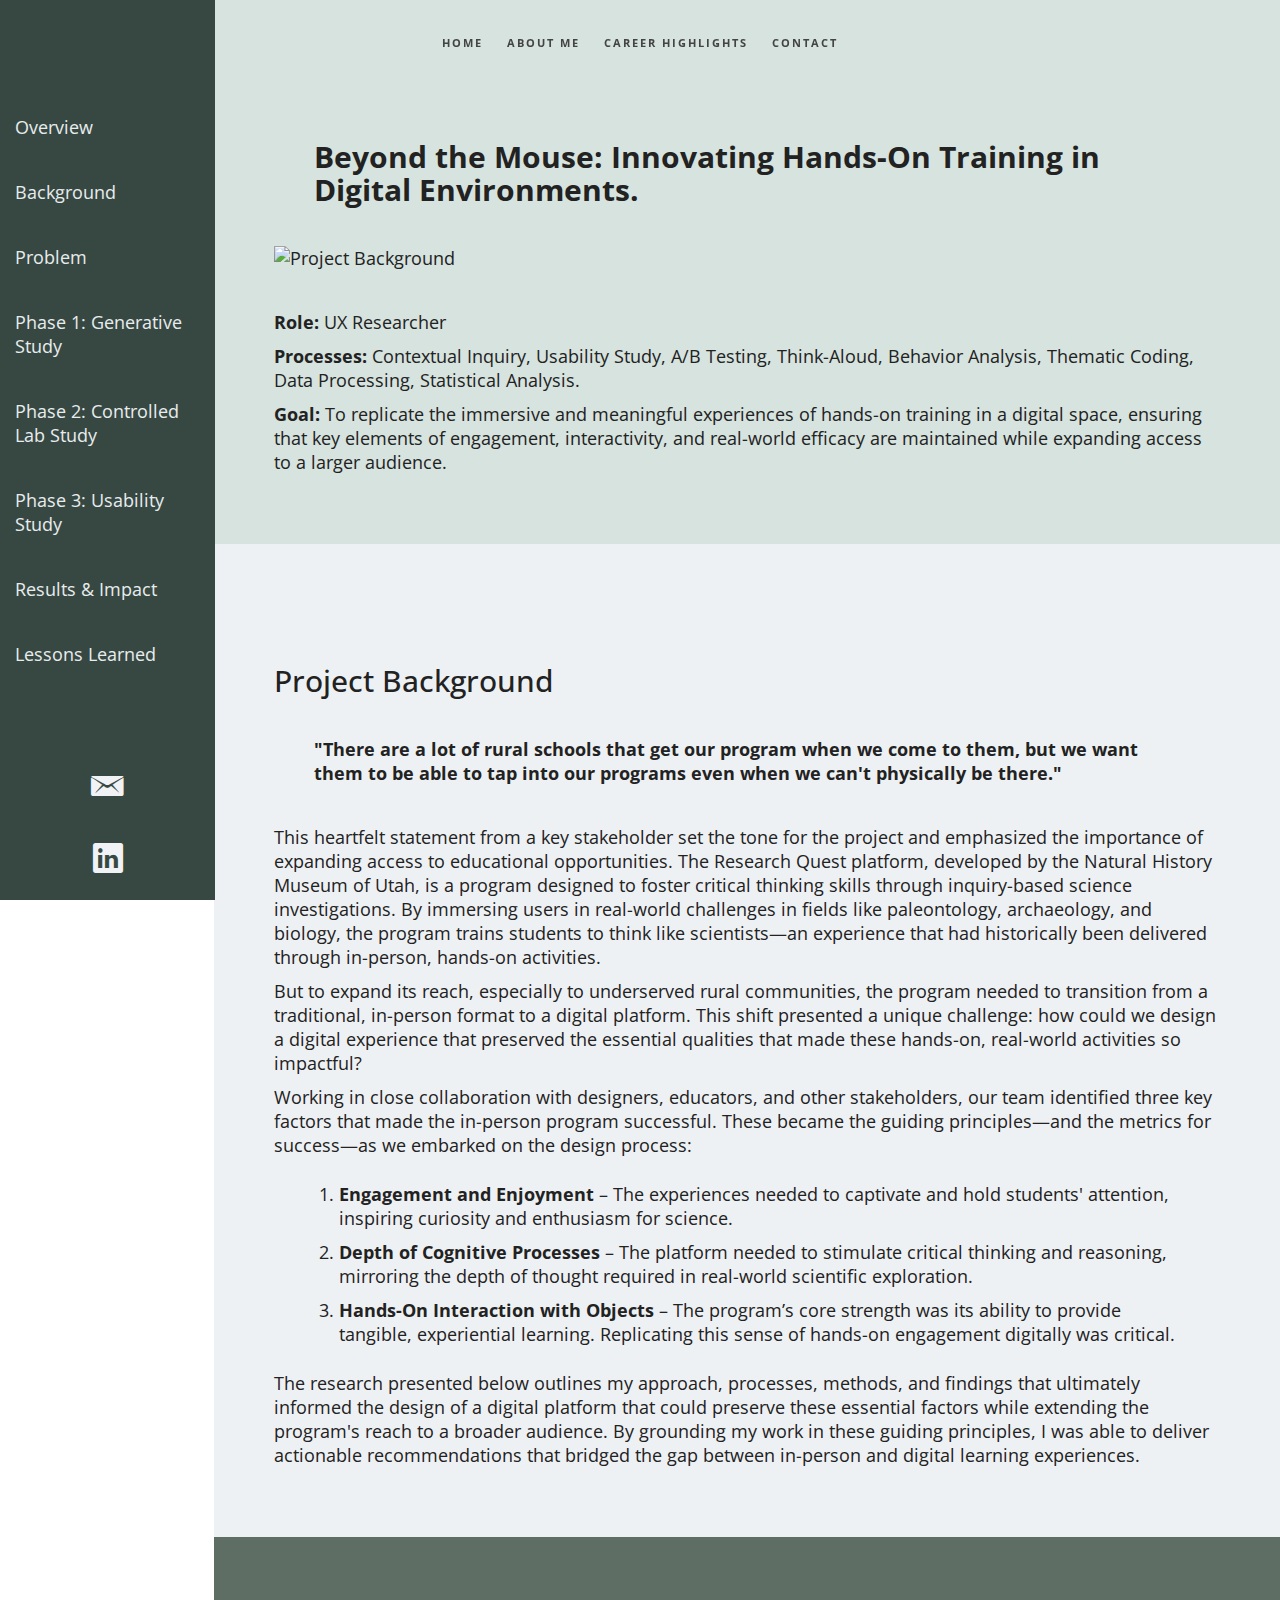
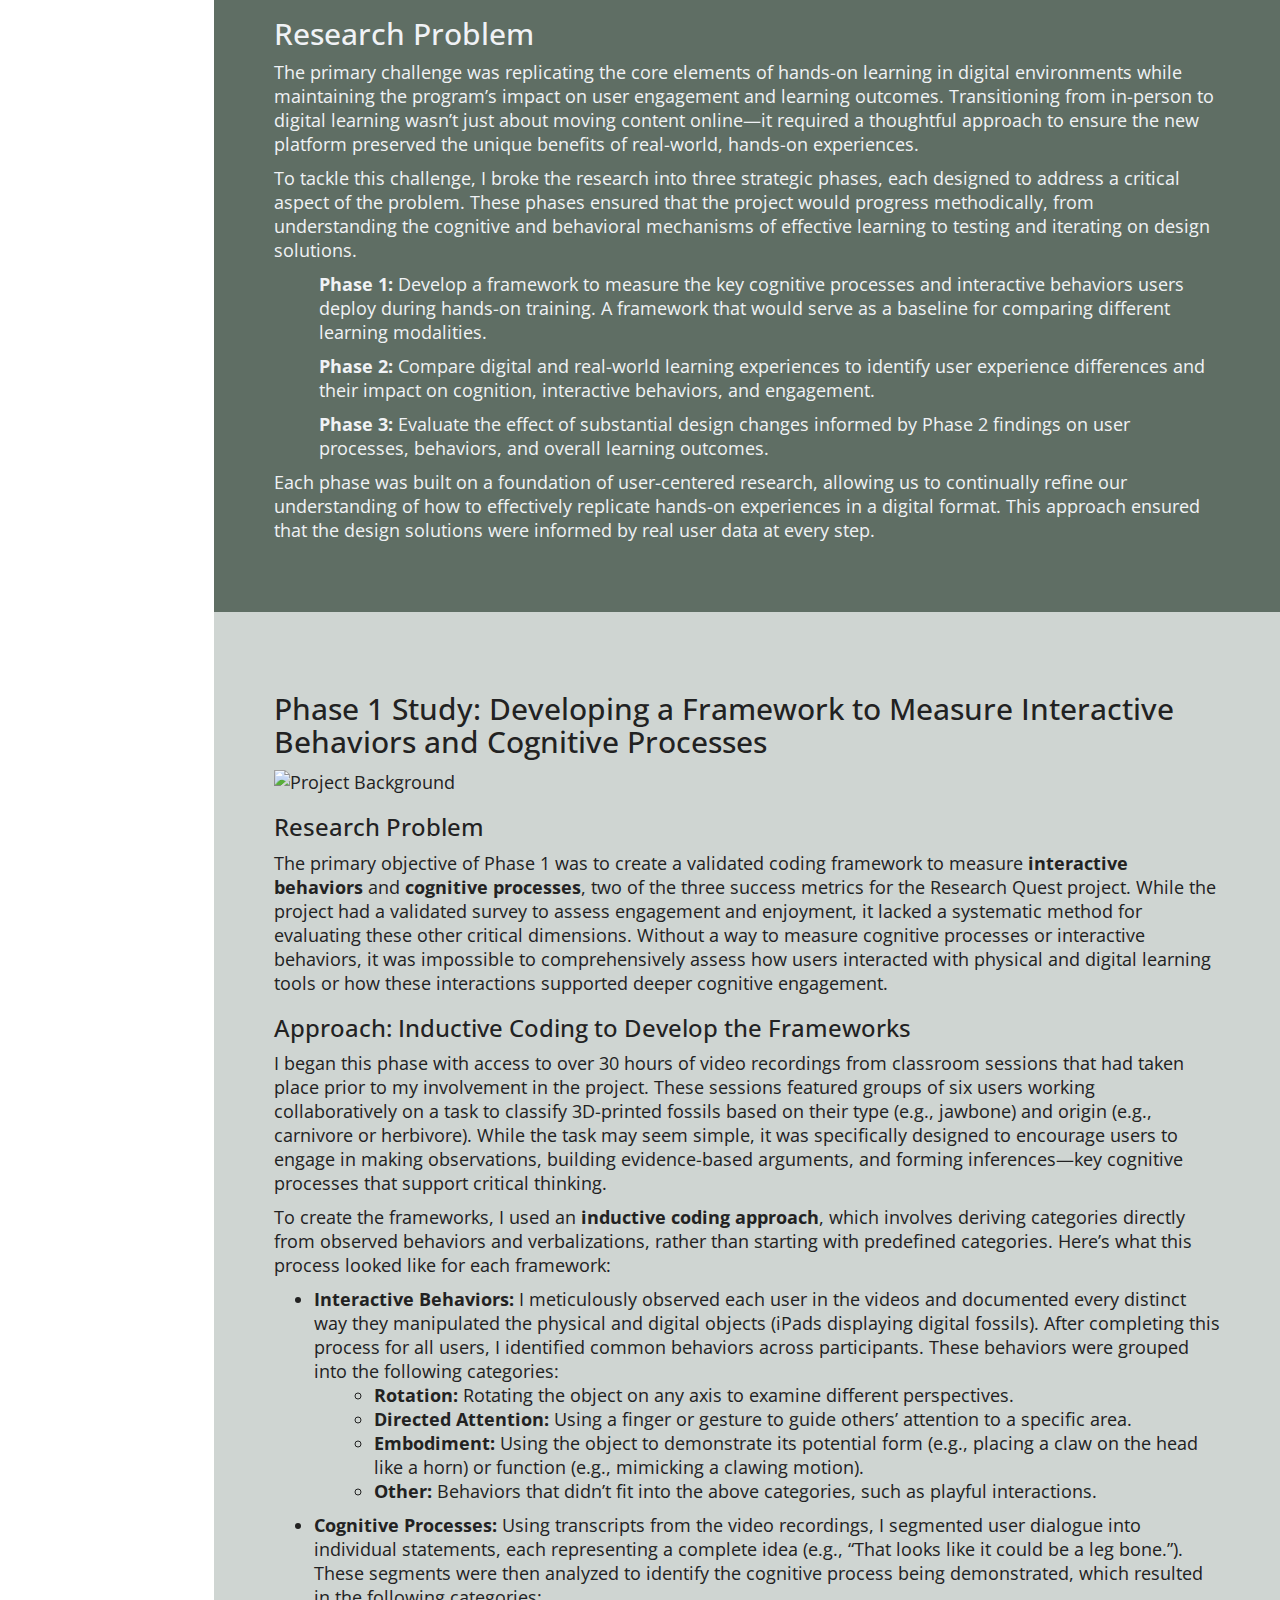
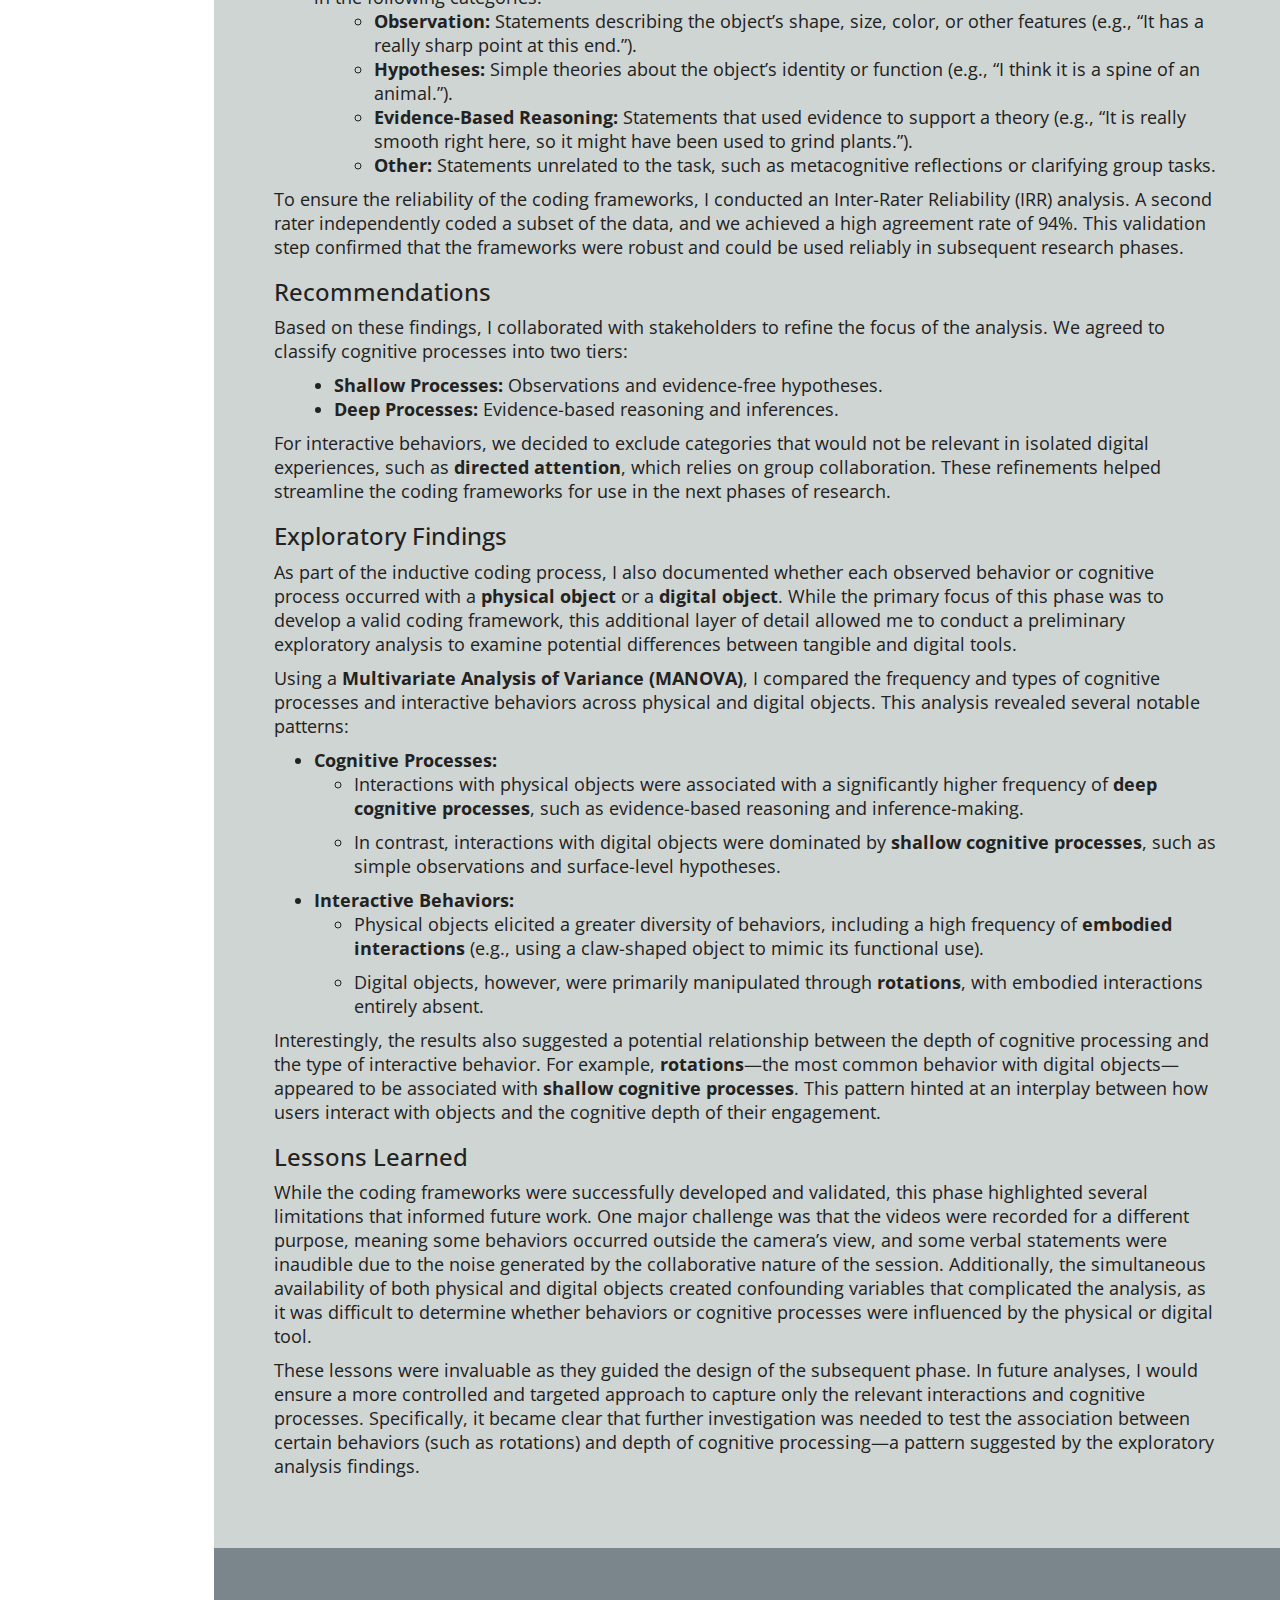
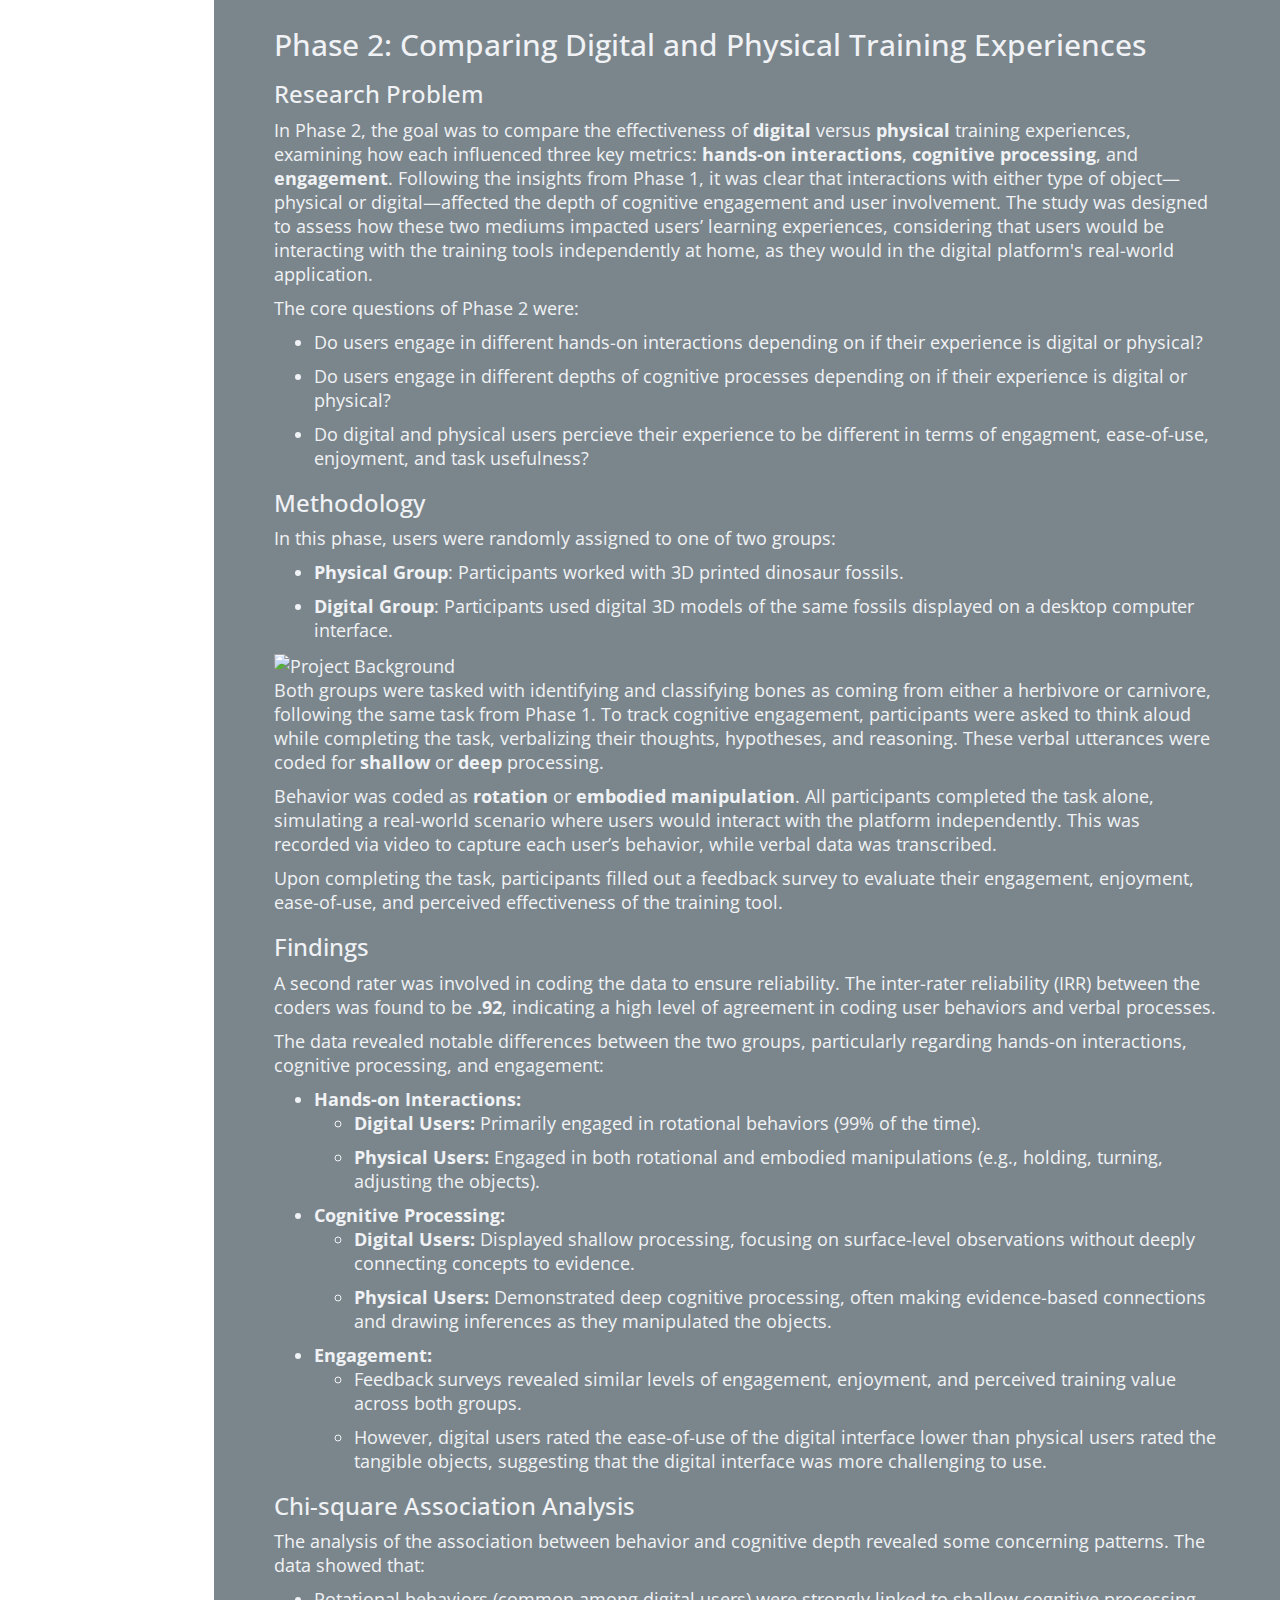
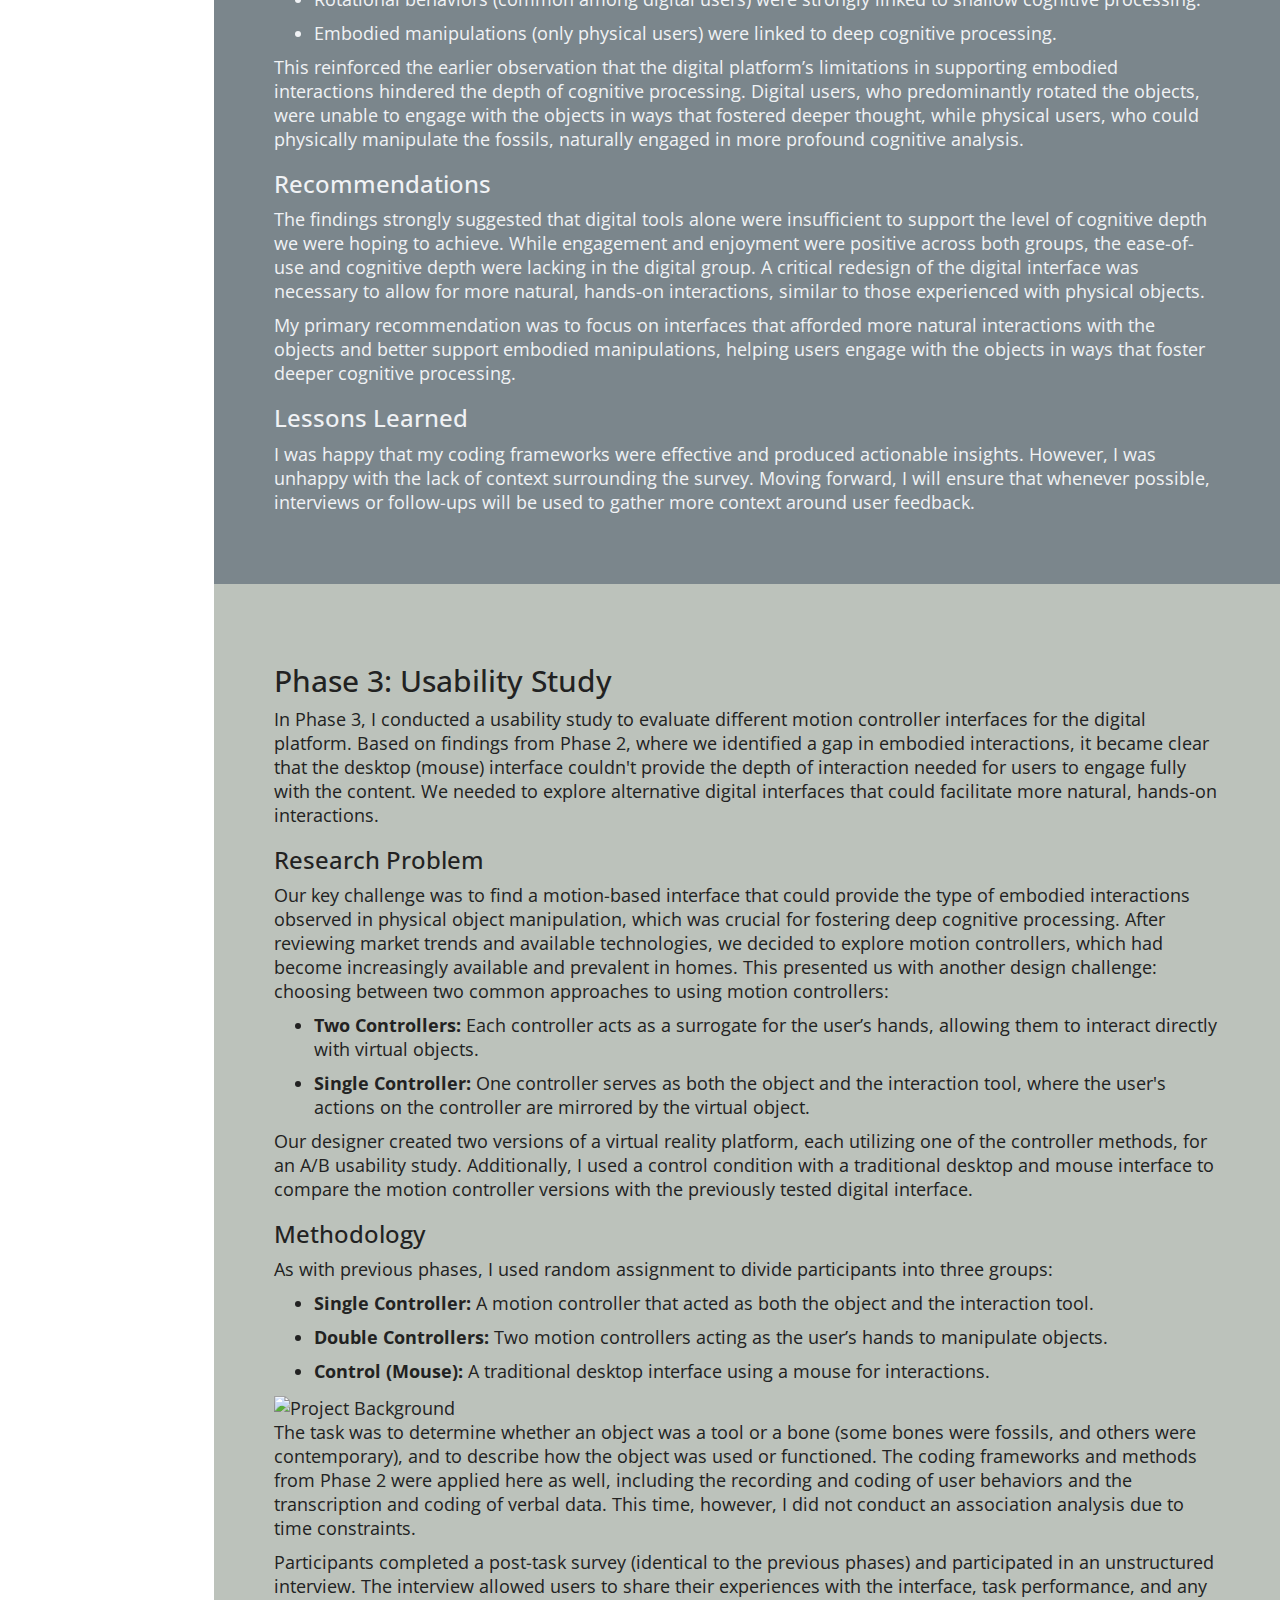
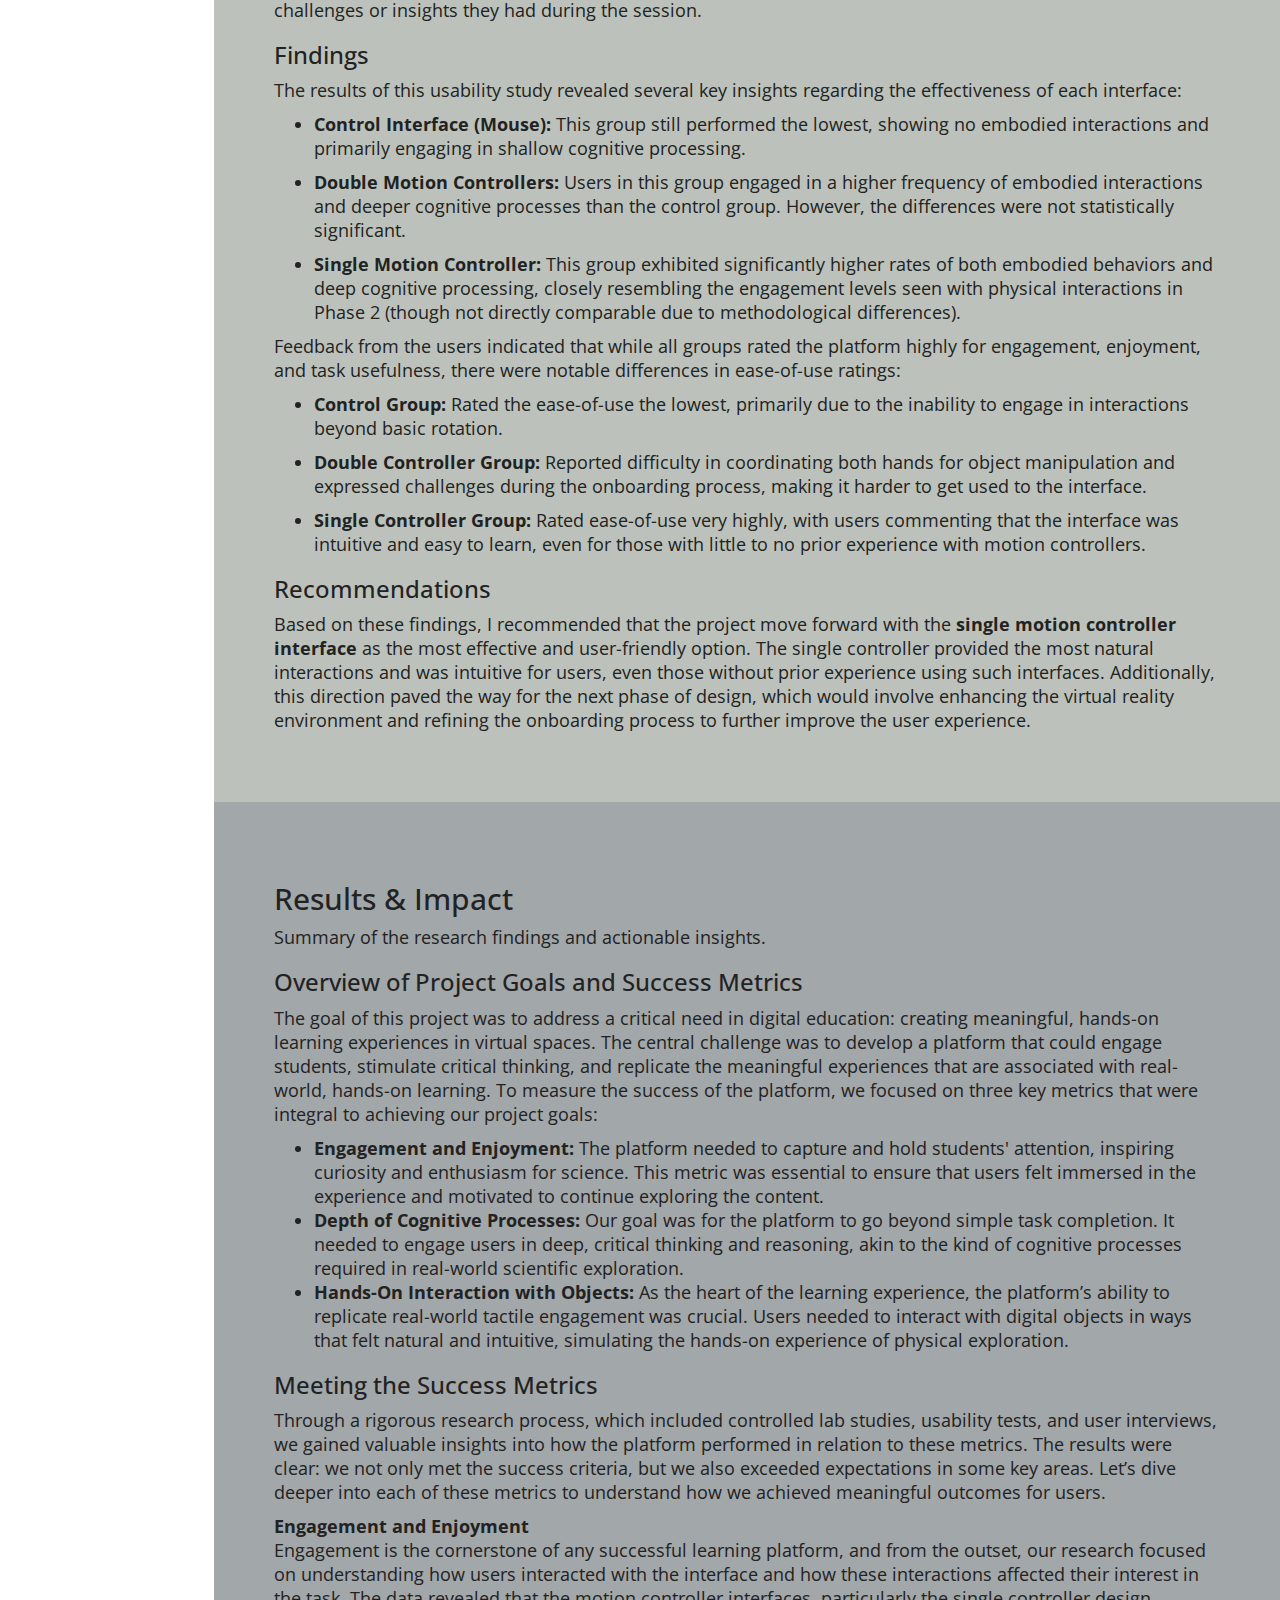
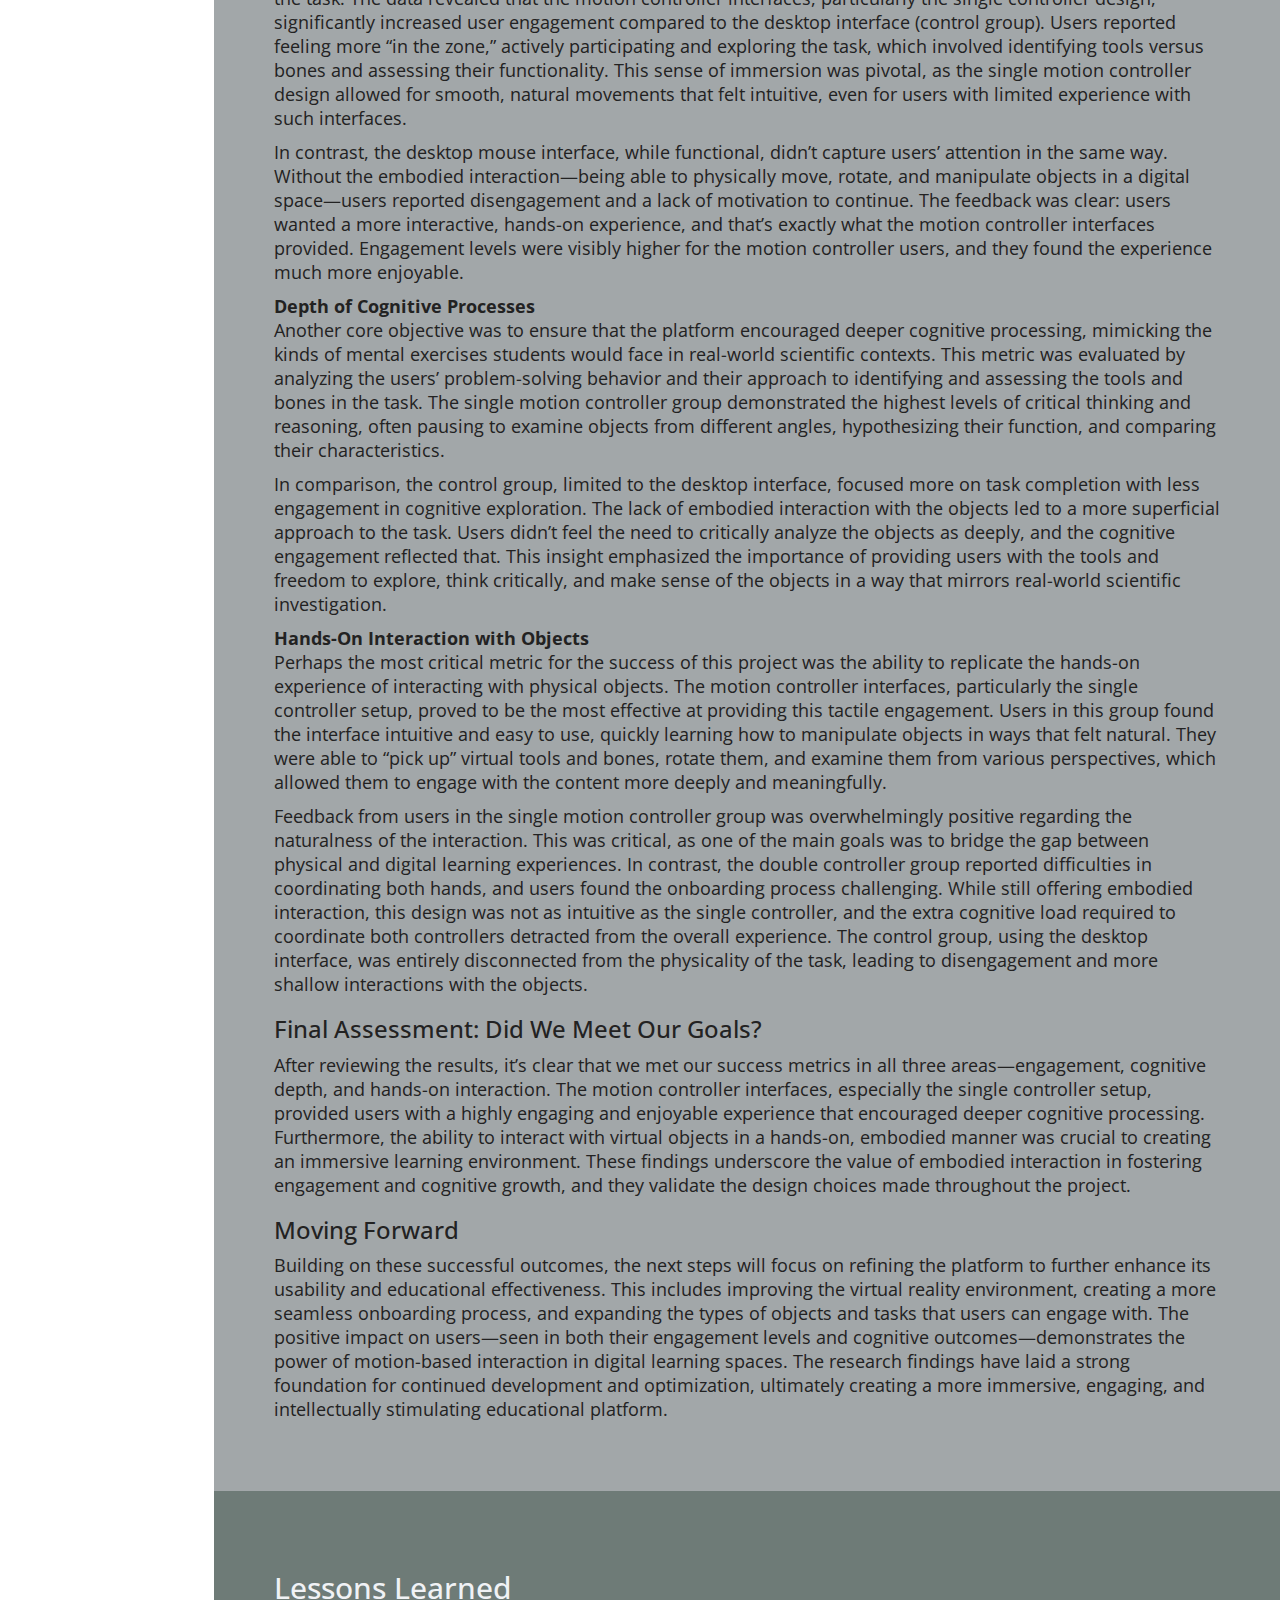
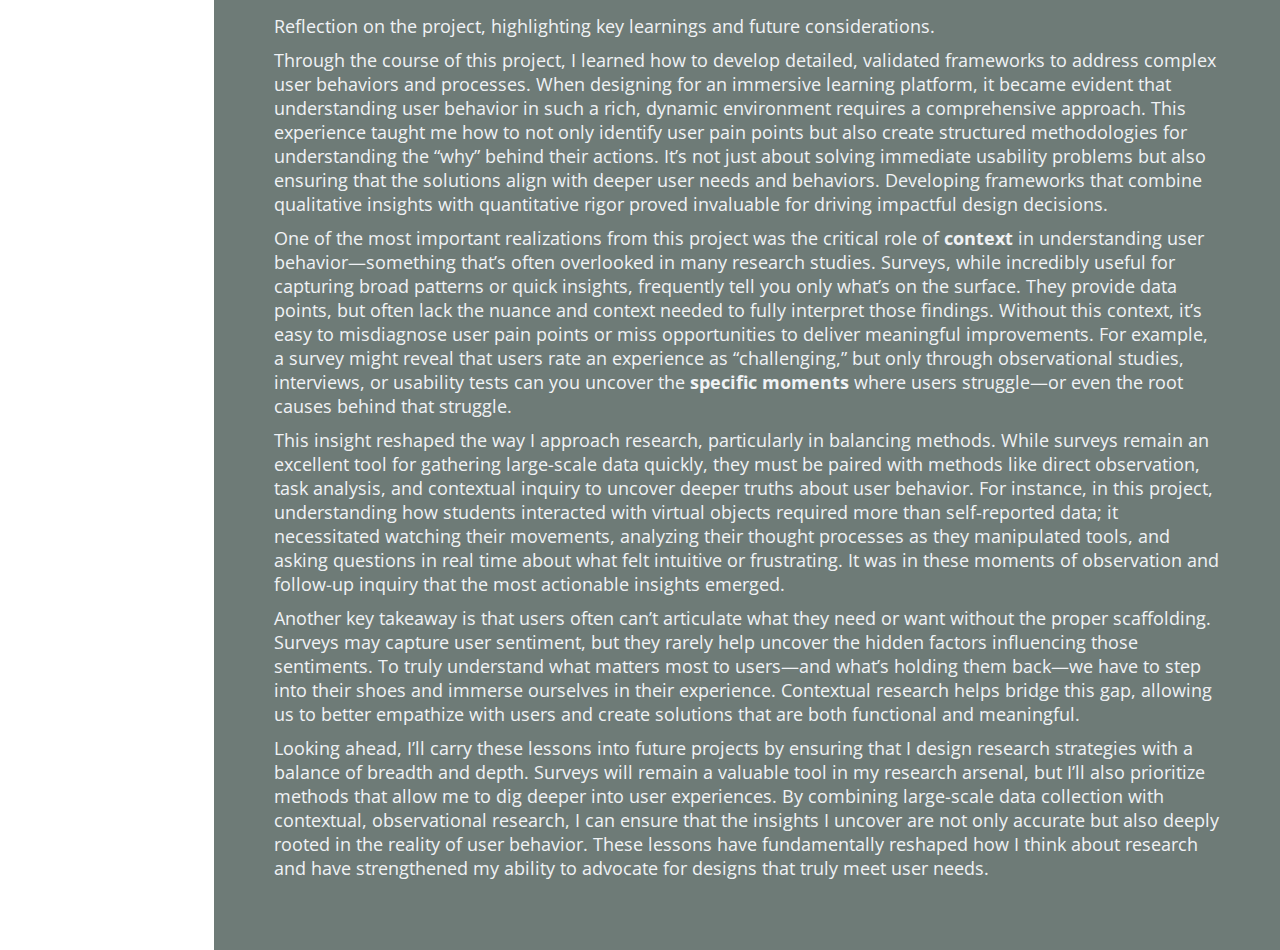
==== commit 7c01bd6d: "Add files via upload" ====
--- a/project_1.html
+++ b/project_1.html
@@ -61,6 +61,8 @@
 <div class="p1main-content">
     <div id="p1title" class="p1section">
         <h2 style= "margin: 40px"><b>Beyond the Mouse: Innovating Hands-On Training in Digital Environments.</b></h2>
+          <!-- Image Placeholder -->
+        <img src="img/portfolio/P1top.png" alt="Project Background" class="pimg-responsive" style="padding-bottom: 40px" />
         <p>
         <span style="display:block; margin-bottom: 10px;"><b>Role:</b> UX Researcher</span>
             <span style="display:block; margin-bottom: 10px;"><b>Processes:</b> Contextual Inquiry, Usability Study, A/B Testing, Think-Aloud, Behavior Analysis, Thematic Coding, Data Processing, Statistical Analysis.</span>  
@@ -75,6 +77,7 @@
   <p style="margin-bottom: 10px;">
     This heartfelt statement from a key stakeholder set the tone for the project and emphasized the importance of expanding access to educational opportunities. The Research Quest platform, developed by the Natural History Museum of Utah, is a program designed to foster critical thinking skills through inquiry-based science investigations. By immersing users in real-world challenges in fields like paleontology, archaeology, and biology, the program trains students to think like scientists—an experience that had historically been delivered through in-person, hands-on activities.
   </p>
+      
 
   <p style="margin-bottom: 10px;">
     But to expand its reach, especially to underserved rural communities, the program needed to transition from a traditional, in-person format to a digital platform. This shift presented a unique challenge: how could we design a digital experience that preserved the essential qualities that made these hands-on, real-world activities so impactful?
@@ -116,7 +119,8 @@
 
     <div id="p1phase1" class="p1section">
        <h2>Phase 1 Study: Developing a Framework to Measure Interactive Behaviors and Cognitive Processes</h2>
-
+ <!-- Image Placeholder -->
+        <img src="img/portfolio/p1p1.png" alt="Project Background" class="pimg-responsive" style=""/>
     <h3>Research Problem</h3>
     <p>
         The primary objective of Phase 1 was to create a validated coding framework to measure 
@@ -268,6 +272,7 @@
         <li style="margin-bottom: 10px"><strong>Physical Group</strong>: Participants worked with 3D printed dinosaur fossils.</li>
         <li style="margin-bottom: 10px"><strong>Digital Group</strong>: Participants used digital 3D models of the same fossils displayed on a desktop computer interface.</li>
     </ul>
+         <img src="img/portfolio/p1p11.png" alt="Project Background" class="pimg-responsive"/>
     <p>Both groups were tasked with identifying and classifying bones as coming from either a herbivore or carnivore, following the same task from Phase 1. To track cognitive engagement, participants were asked to think aloud while completing the task, verbalizing their thoughts, hypotheses, and reasoning. These verbal utterances were coded for <strong>shallow</strong> or <strong>deep</strong> processing.</p>
 
     <p>Behavior was coded as <strong>rotation</strong> or <strong>embodied manipulation</strong>. All participants completed the task alone, simulating a real-world scenario where users would interact with the platform independently. This was recorded via video to capture each user’s behavior, while verbal data was transcribed.</p>
@@ -334,6 +339,7 @@
         <li style="margin-bottom: 10px"><strong>Double Controllers:</strong> Two motion controllers acting as the user’s hands to manipulate objects.</li>
         <li style="margin-bottom: 10px"><strong>Control (Mouse):</strong> A traditional desktop interface using a mouse for interactions.</li>
     </ul>
+      <img src="img/portfolio/p3p.png" alt="Project Background" class="pimg-responsive" style=""/>
     <p>The task was to determine whether an object was a tool or a bone (some bones were fossils, and others were contemporary), and to describe how the object was used or functioned. The coding frameworks and methods from Phase 2 were applied here as well, including the recording and coding of user behaviors and the transcription and coding of verbal data. This time, however, I did not conduct an association analysis due to time constraints.</p>
     
     <p>Participants completed a post-task survey (identical to the previous phases) and participated in an unstructured interview. The interview allowed users to share their experiences with the interface, task performance, and any challenges or insights they had during the session.</p>
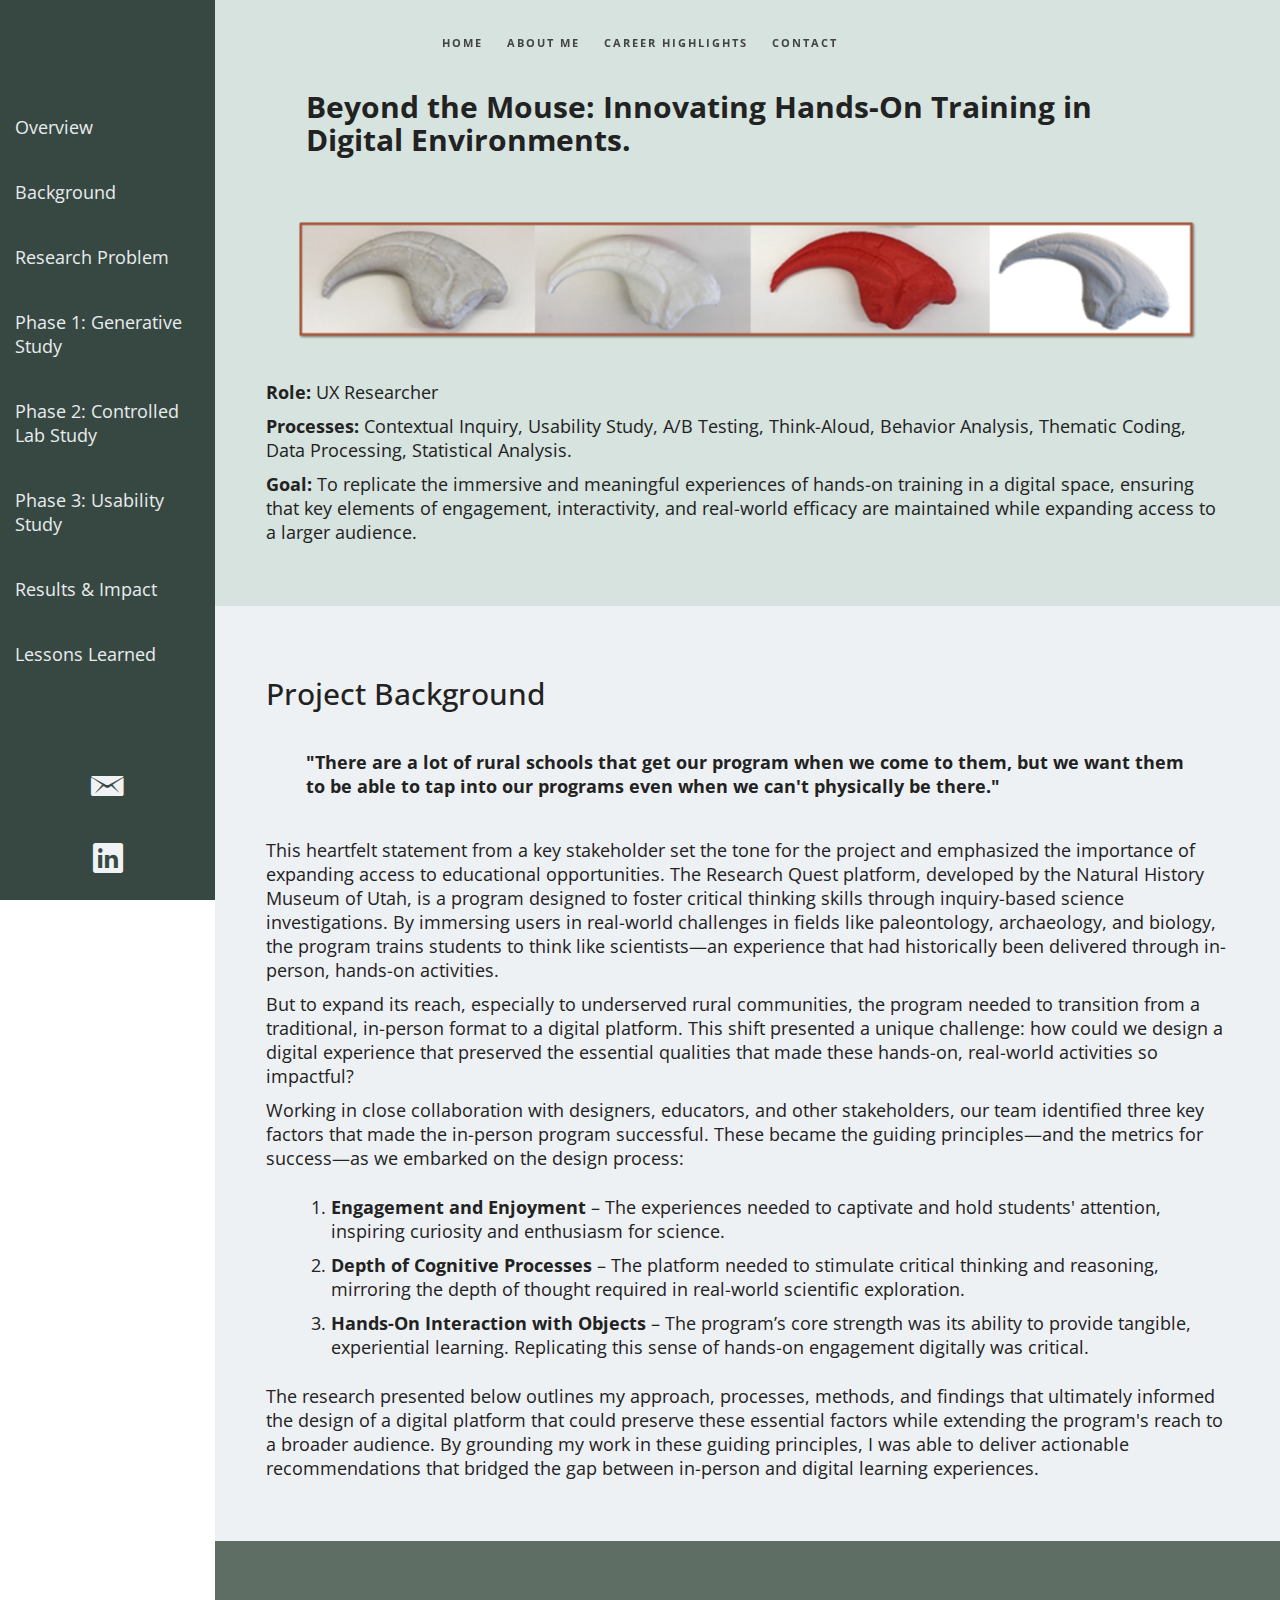
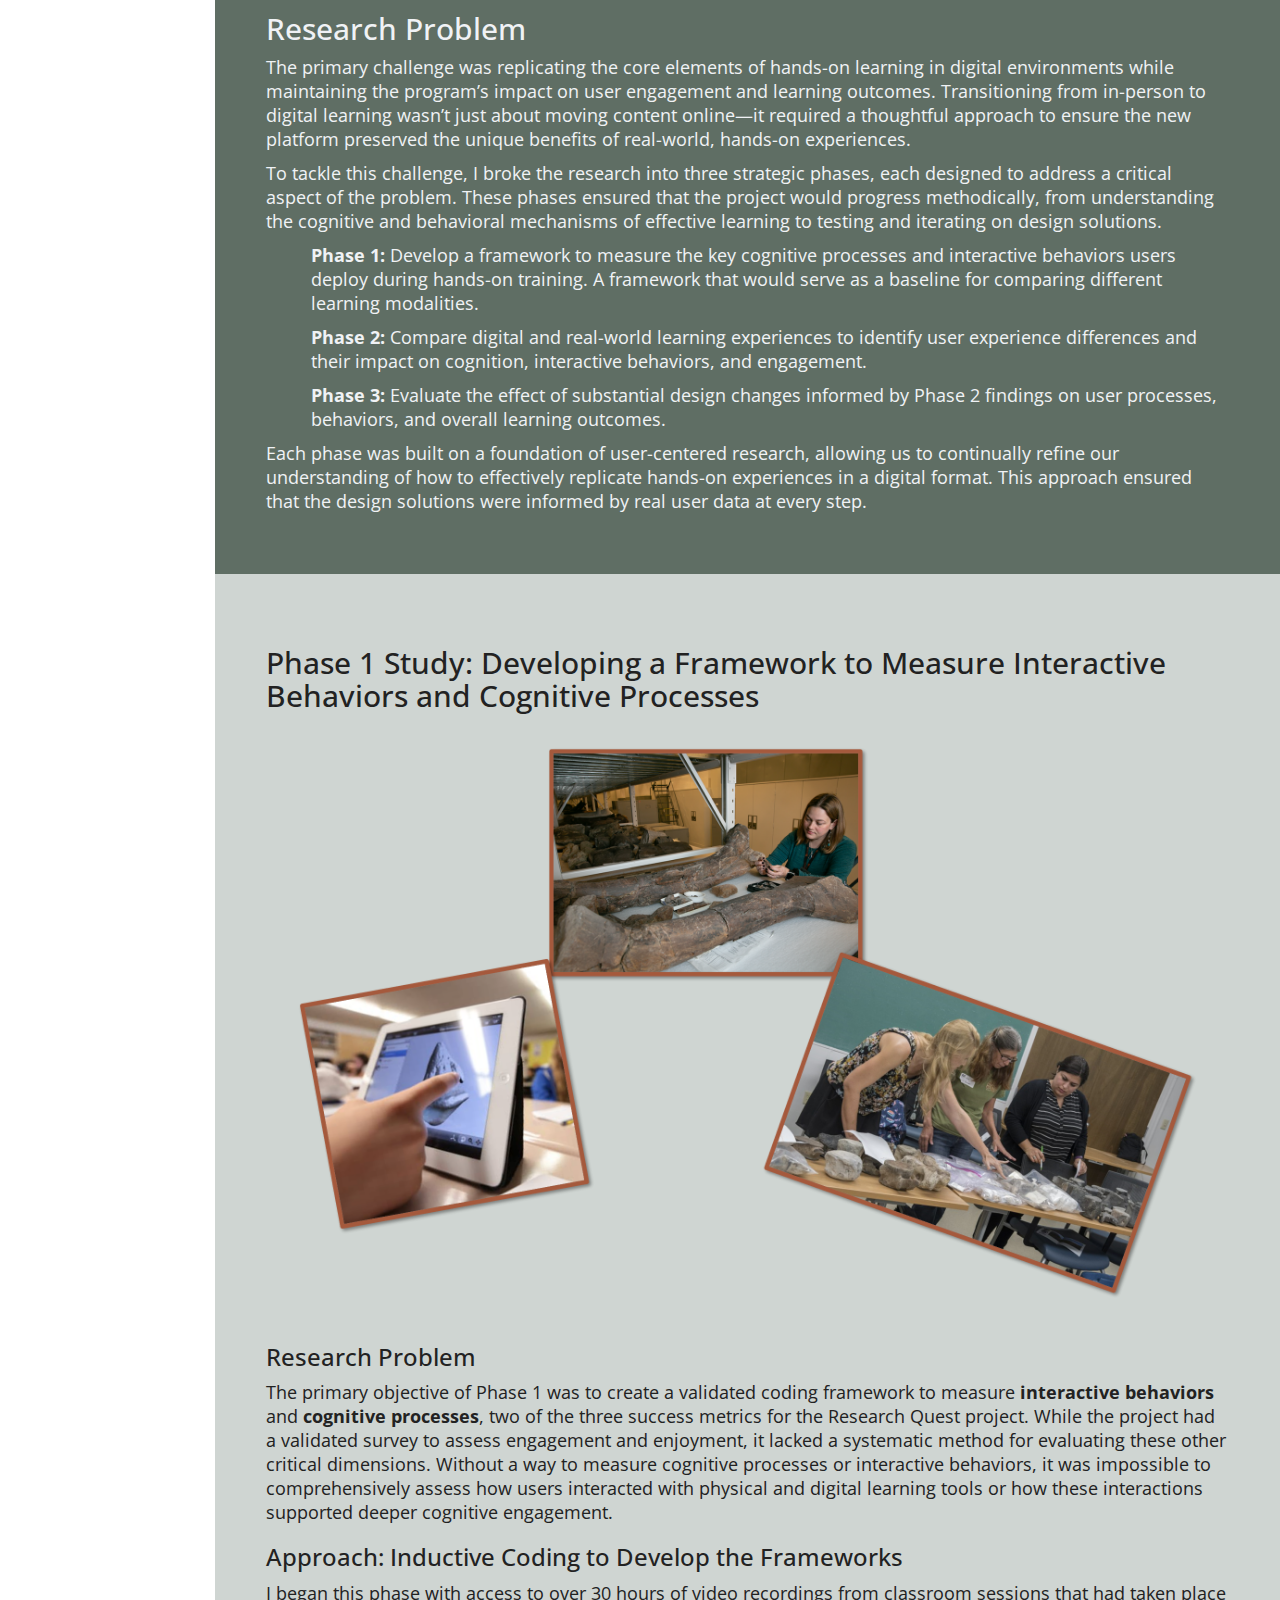
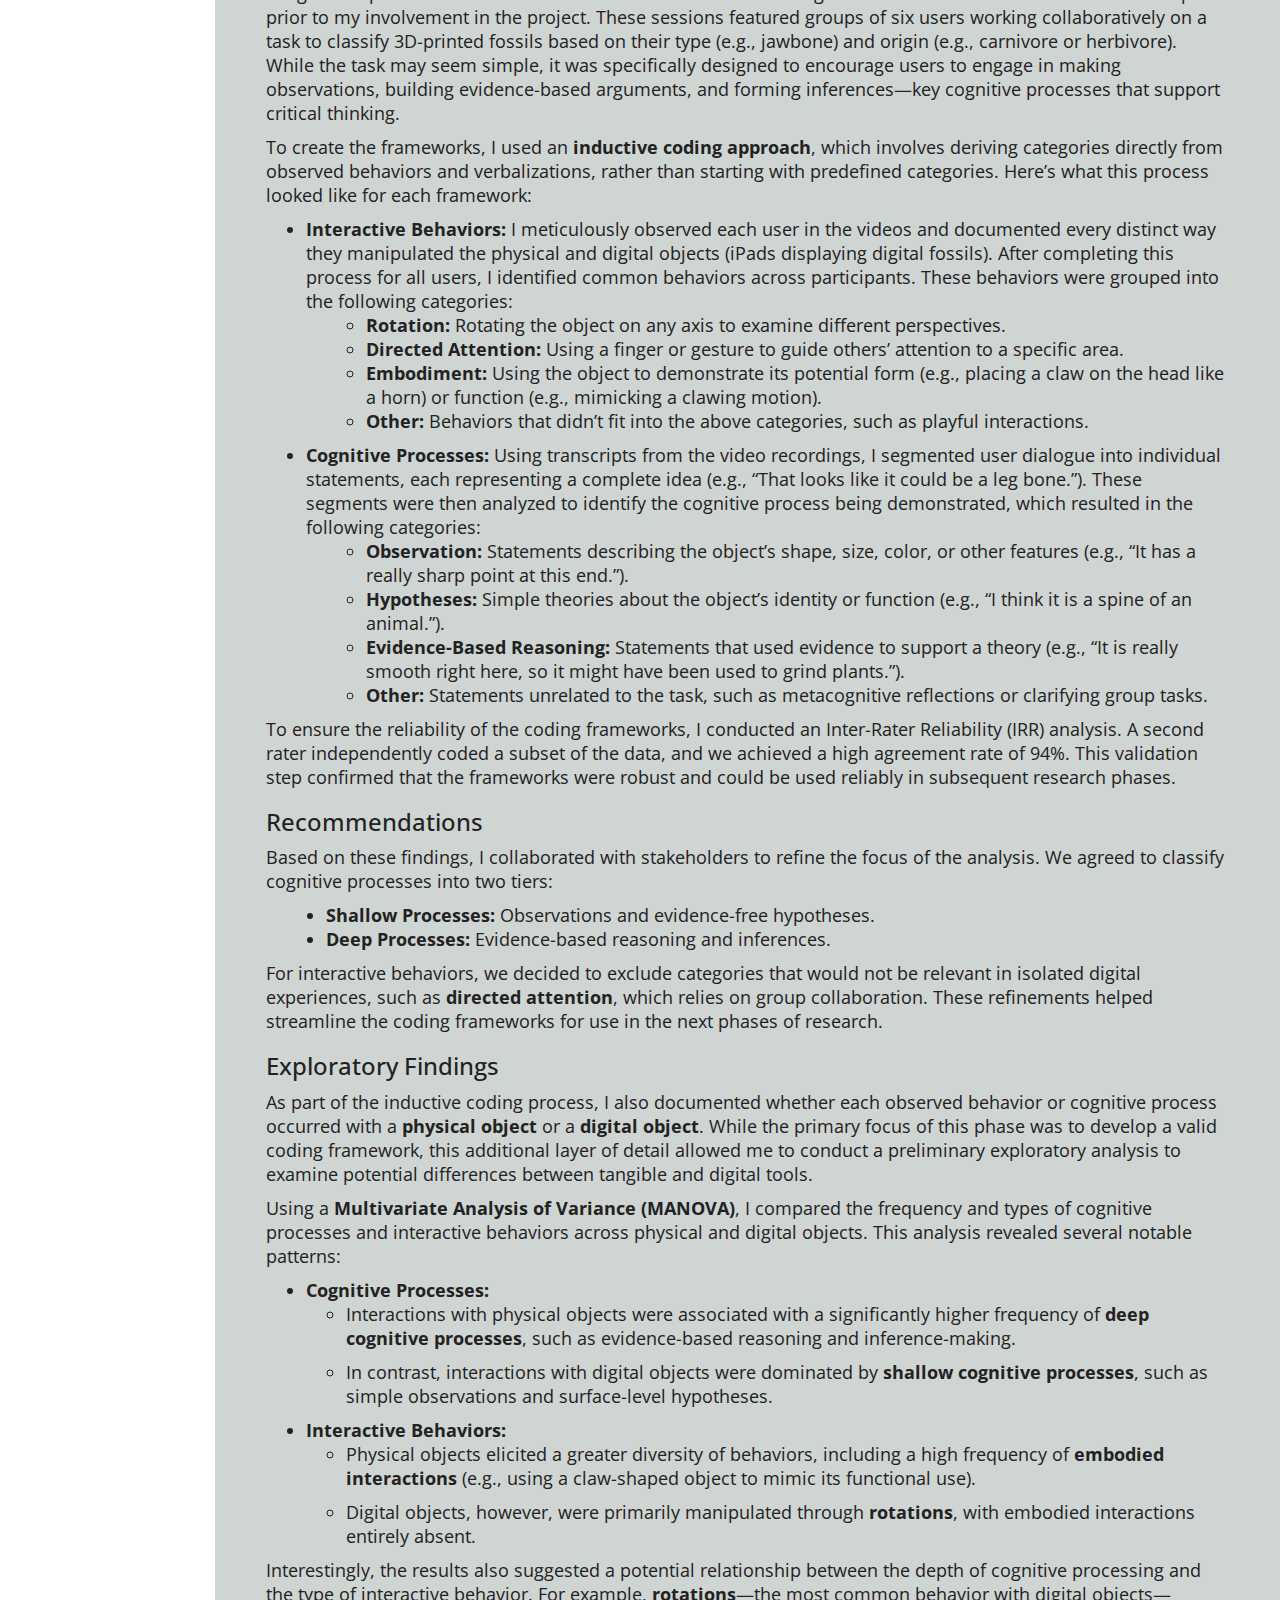
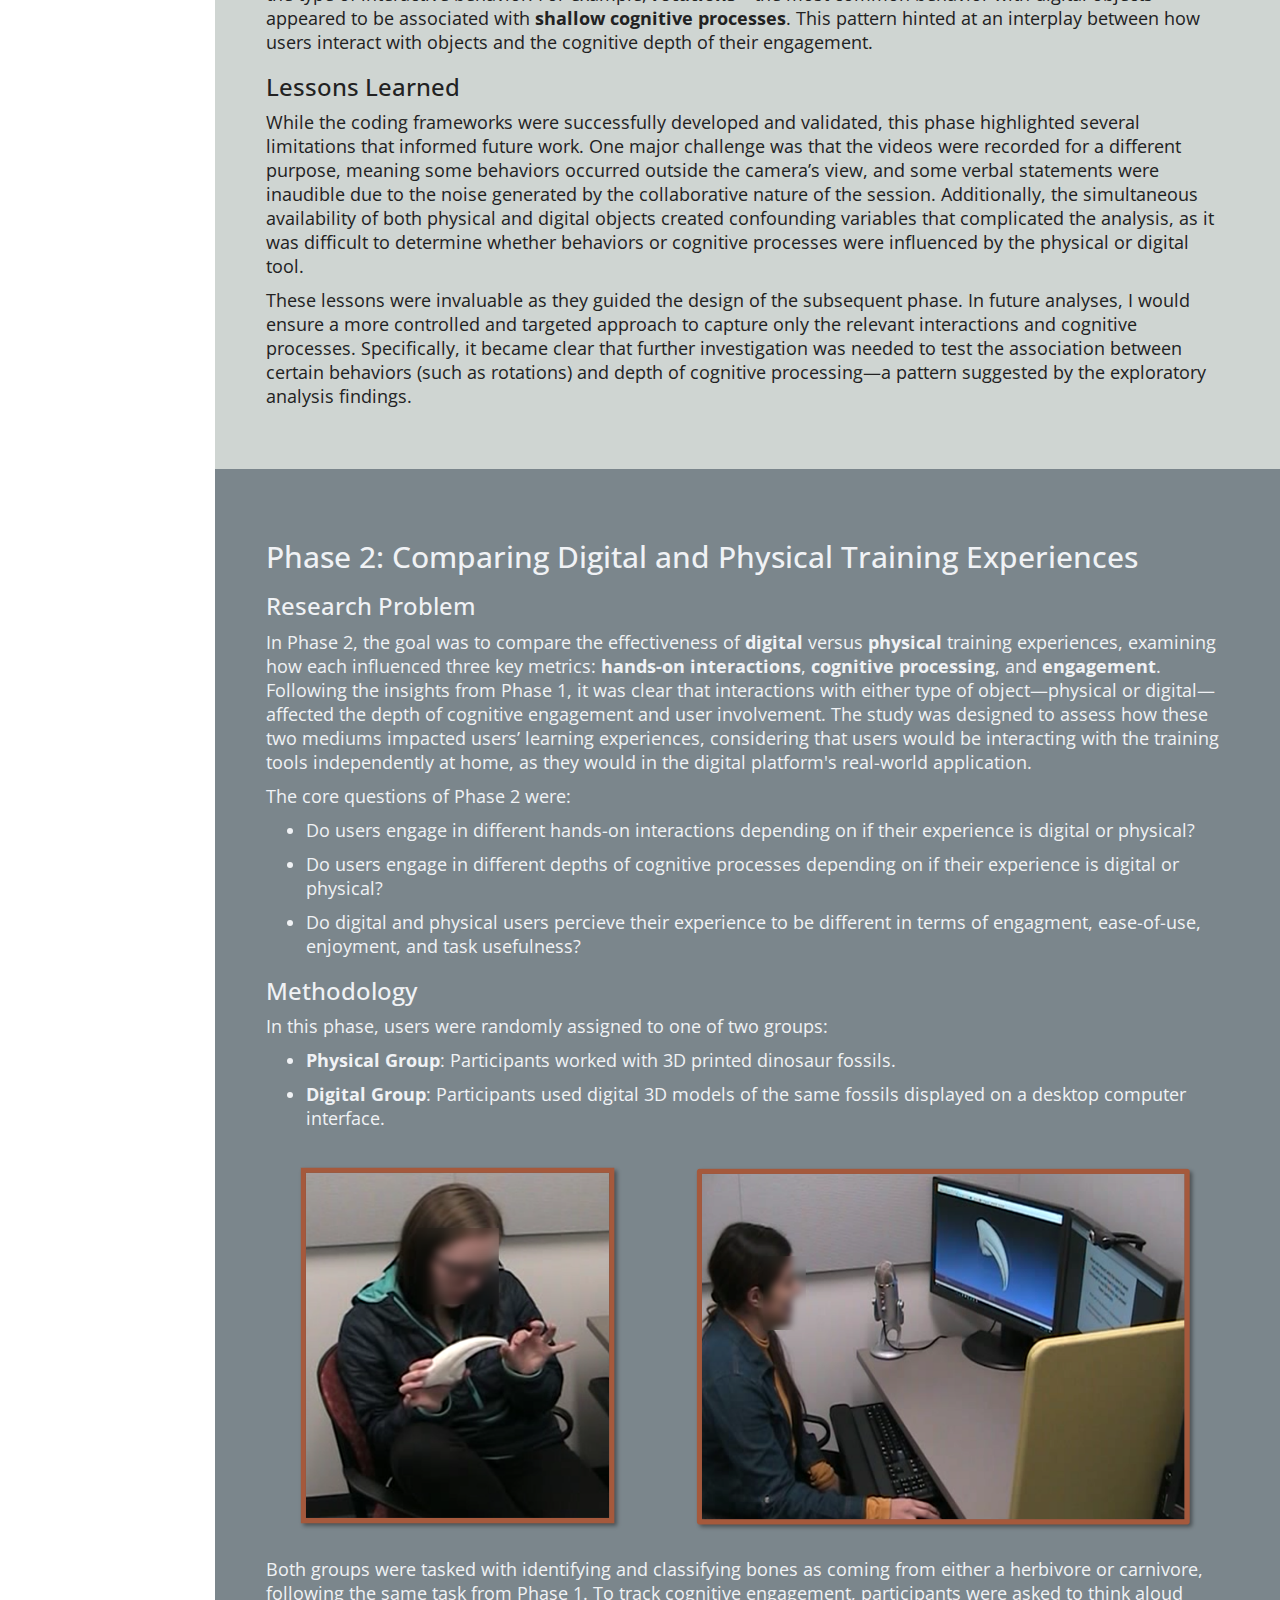
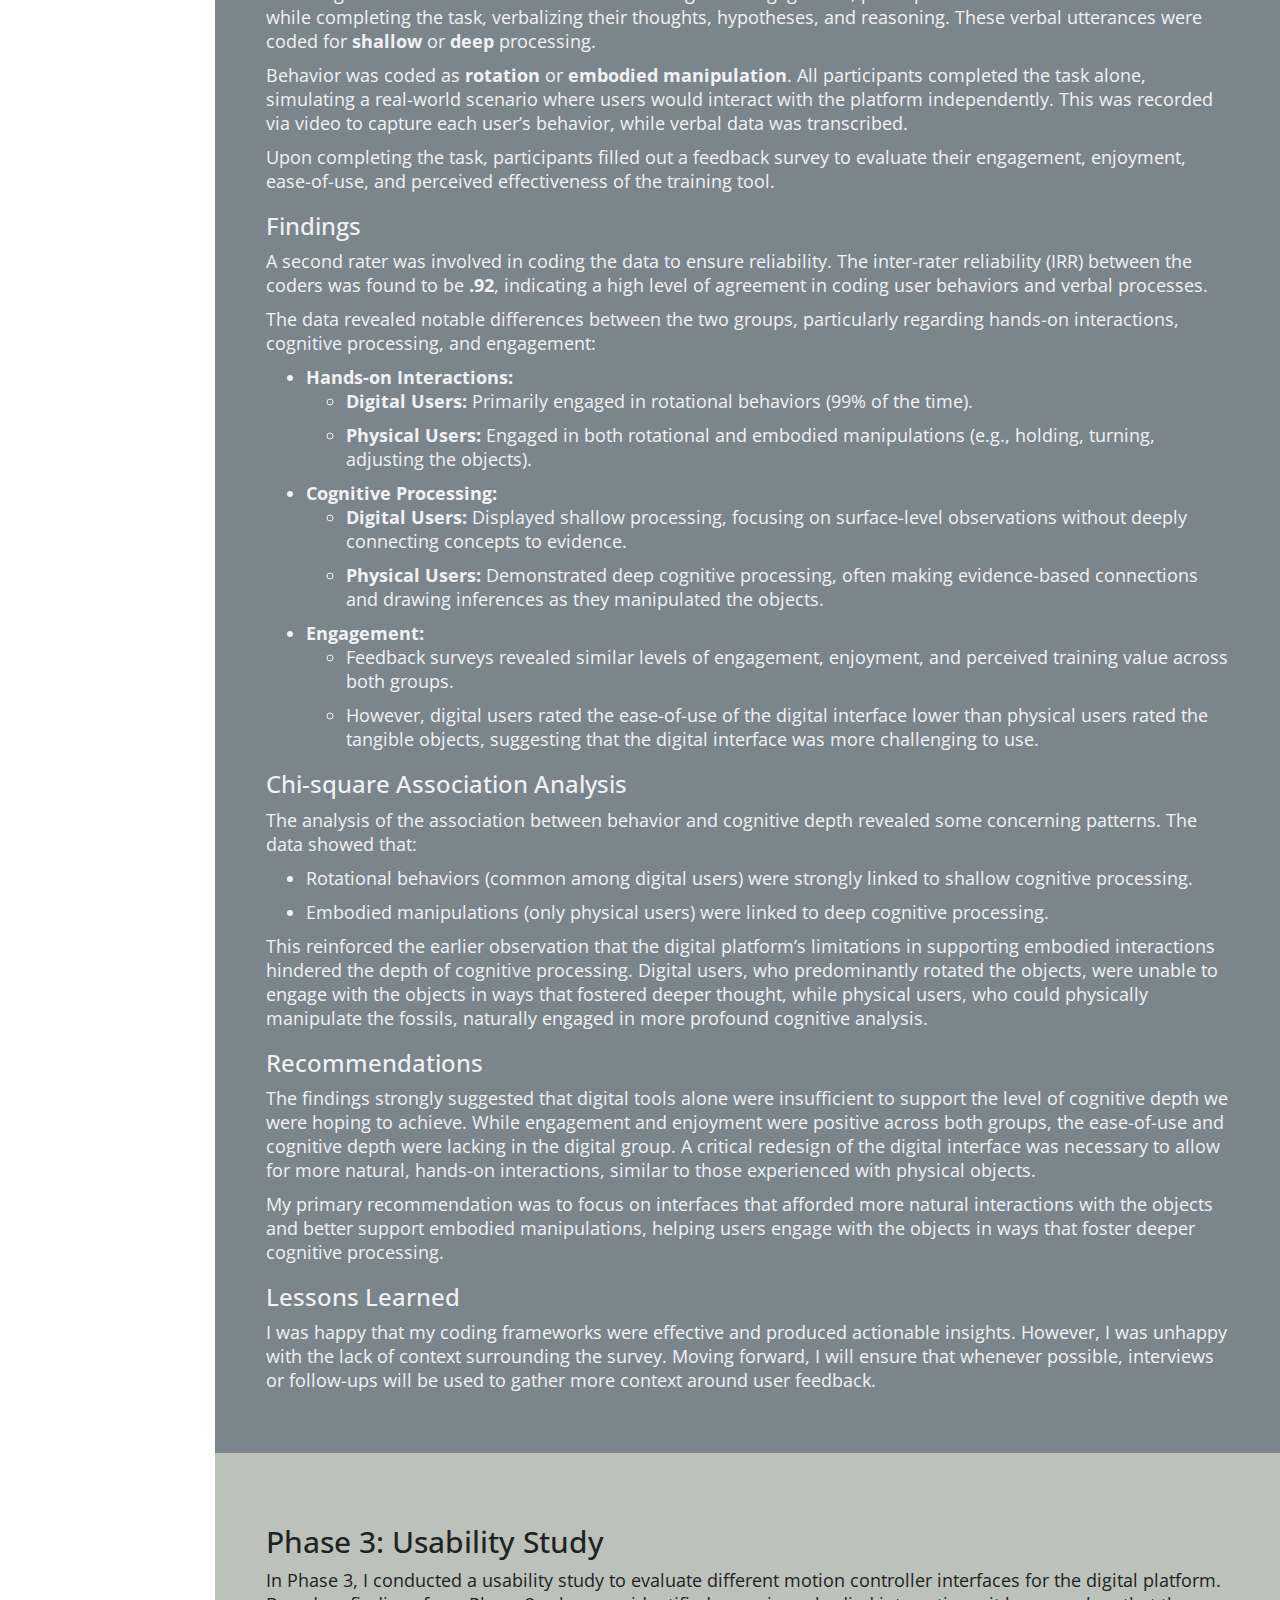
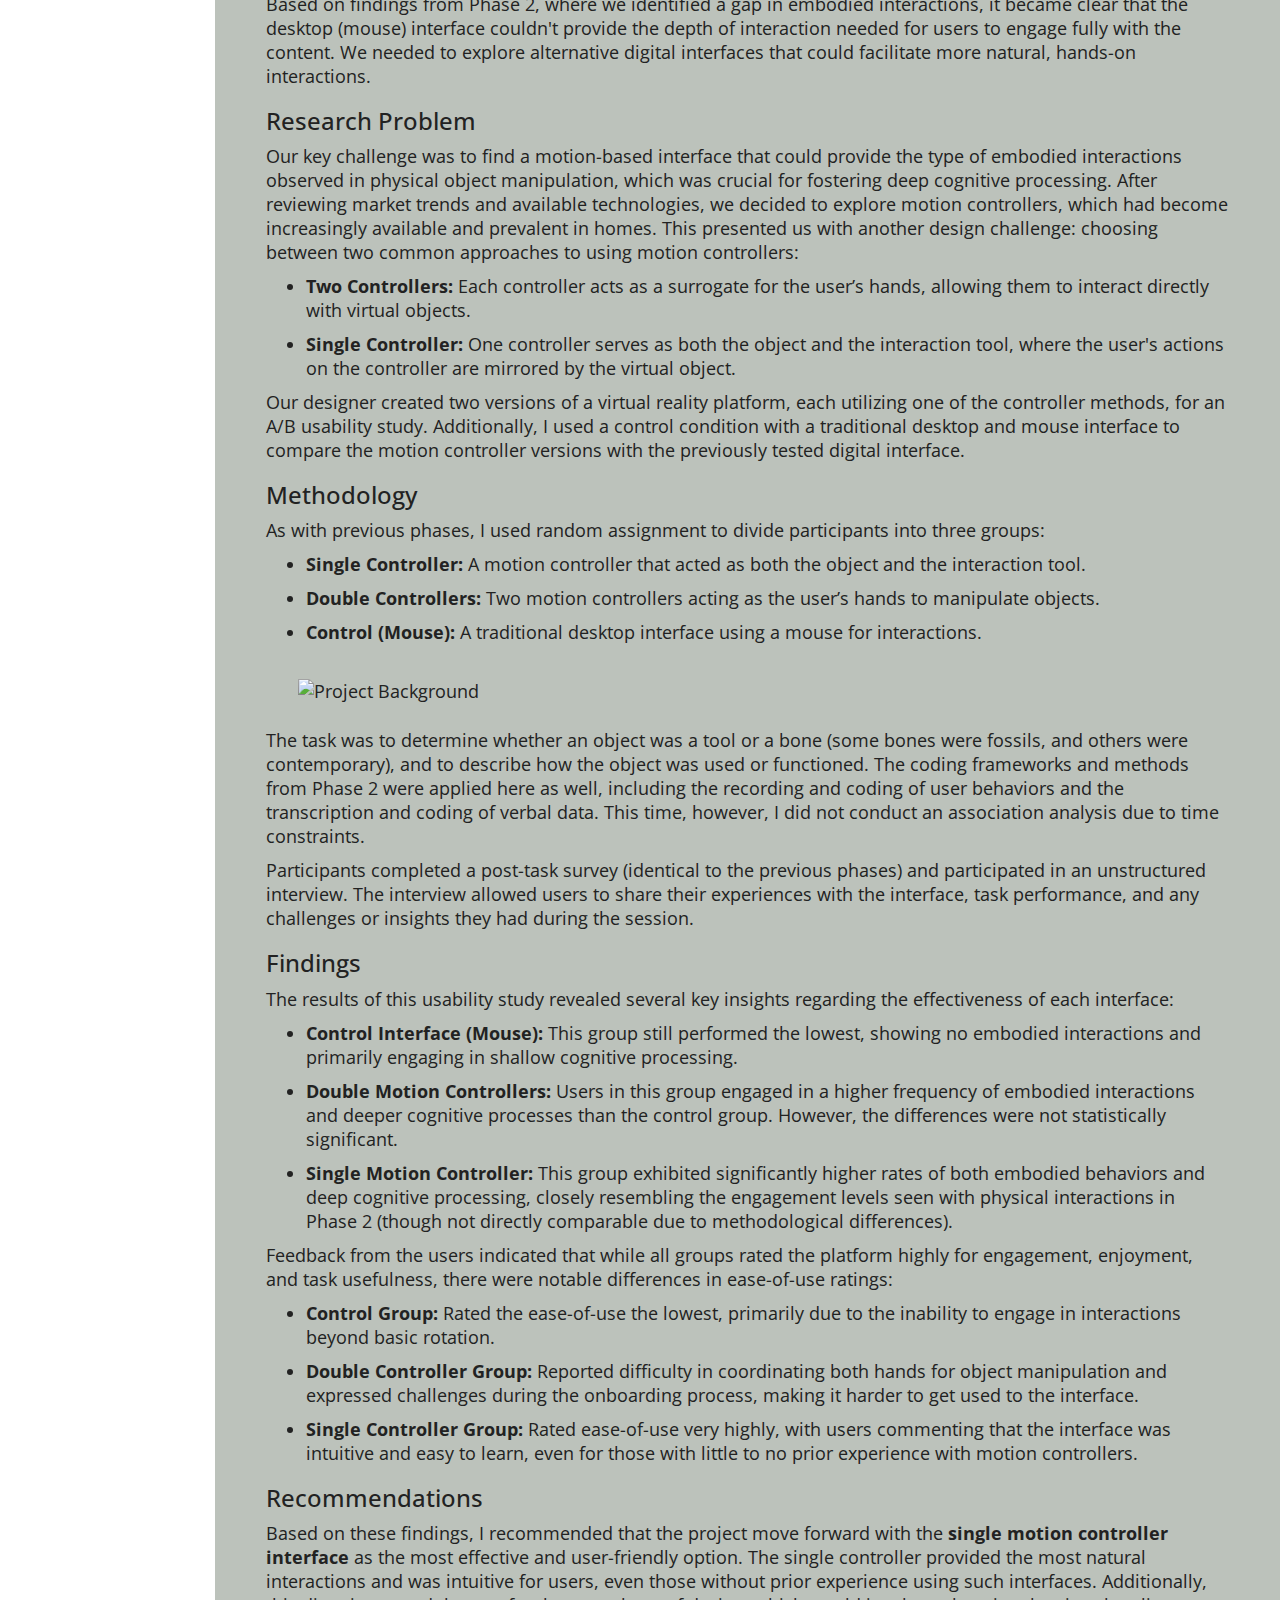
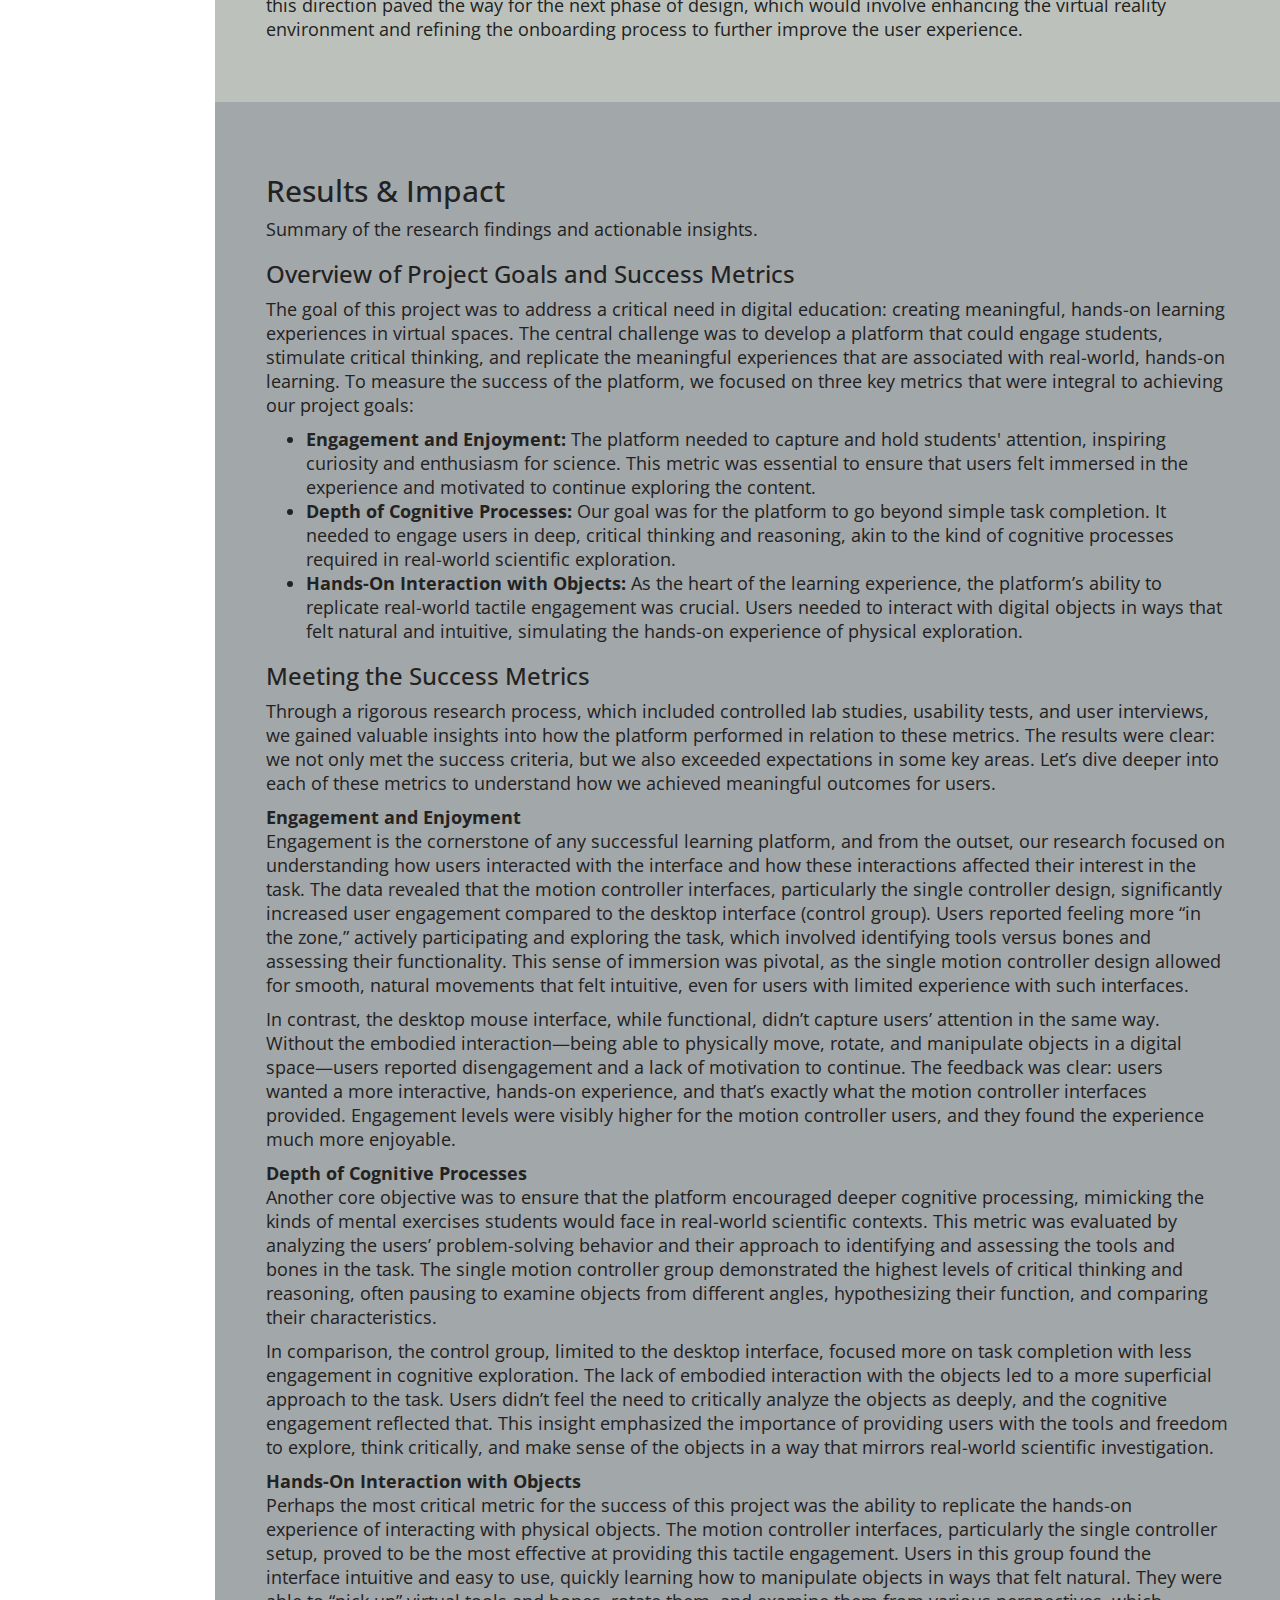
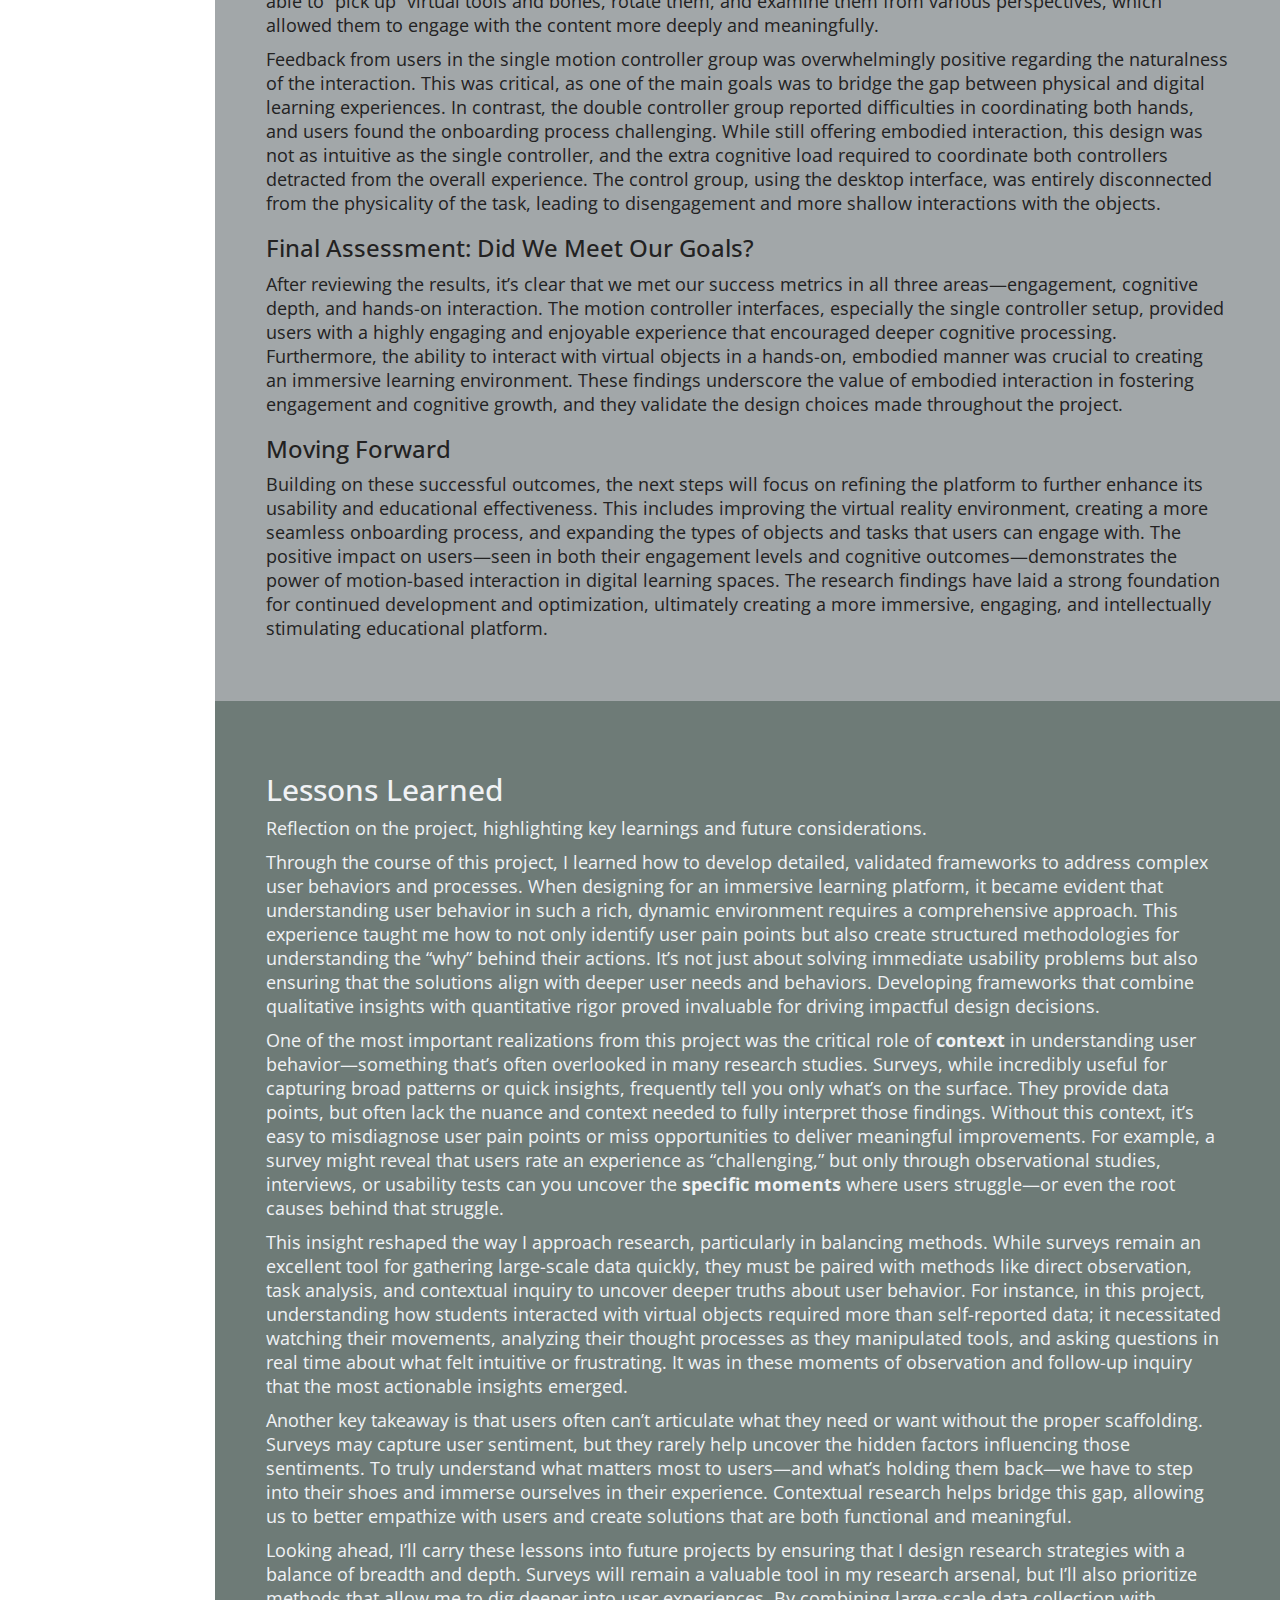
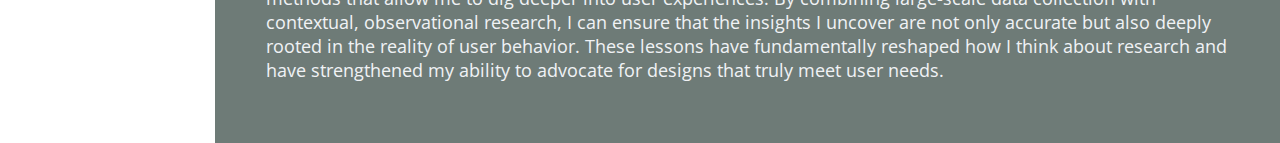
==== commit 07a1b0f7: "Add files via upload" ====
--- a/project_1.html
+++ b/project_1.html
@@ -40,7 +40,7 @@
 <div class="vertical-nav">
     <a href="#p1title">Overview</a>
      <a href="#p1background">Background</a>
-    <a href="#p1problem">Problem</a>
+    <a href="#p1problem">Research Problem</a>
     <a href="#p1phase1">Phase 1: Generative Study</a>
     <a href="#p1phase2">Phase 2: Controlled Lab Study</a>
     <a href="#p1phase3">Phase 3: Usability Study</a>
--- a/css/style.css
+++ b/css/style.css
@@ -739,19 +739,20 @@
 /* Project 1 styling
 ==================================================*/
 /* Sidebar Styling */
-        .vertical-nav {
-            position: fixed;
-            top: 0;
-            left: 0;
-            width: 215px;
-            height: 100%;
-            background-color: #374842;
-            padding-top: 100px;
-            overflow-y: auto;
-            display: flex;
-            flex-direction: column;
-            justify-content: space-between;
-        }
+.vertical-nav {
+    position: fixed;
+    top: 0;
+    left: 0;
+    width: 215px;
+    height: 100%;
+    background-color: #374842;
+    padding-top: 100px;
+    overflow-y: auto;
+    display: flex;
+    flex-direction: column;
+    justify-content: space-between;
+}
+
 
         .vertical-nav a {
             padding: 15px 15px;
@@ -785,89 +786,113 @@
 
         /* Main Content Styling */
         .p1main-content {
-            margin-left: 214px;
-            padding-top: 0px;
+             margin-left: 215px; /* Matches the sidebar width */
+            padding-top: .001px;
             font-size: 18px;
+            transition: margin-left 0.3s ease; /* Smooth transition when resizing */
+            
         }
 
         .p1section {
-            padding: 60px;
+            padding: 50px;
             color: #222 ;
         }
 
- #p1title {
+        #p1title {
             background-color:  #d6e3de;
-            opacity: 116%;
-            padding-top: 100px;
+           padding-bottom: 4vw;
+            padding-left: 4vw;
+            padding-right: 4vw;
+    
         }        
-#p1background {
+        #p1background {
             background-color:  #eef1f3;
-            opacity: 116%;
-            padding-top: 100px;
+            padding: 4vw;
         }
 
         #p1problem {
             background-color: #5f6e64;
             color: #f0f2f5;
+             padding: 4vw;
         }
 
         #p1phase1 {
             background-color: #cfd5d2;
+            padding: 4vw;
         }
 
         #p1phase2 {
             background-color: #7b868c;
               color: #f0f2f5;
+            padding: 4vw;
         }
 
         #p1phase3 {
             background-color: #bcc2bb;
+             padding: 4vw;
         }
 
         #p1results {
             background-color:  #a2a7a9;
+            padding: 4vw;
         }
 
         #p1recommendations {
             background-color: #f1f4f4;
+             padding: 4vw;
         }
 
         #p1lessons {
             background-color:  	#6e7b77;
               color: #f0f2f5;
-        }
-
-        /* Responsive Sidebar */
-        @media screen and (max-width: 768px) {
-            .vertical-nav {
-                width: 100px;
-            }
-
-            .vertical-nav a {
-                text-align: center;
-                padding: 10px;
-            }
-
-            .main-content {
-                margin-left: 100px;
-            }
-        }
+            padding: 4vw;
+            
+        }
+.pimg-responsive {
+    display: block;  /* Makes the image a block element */
+    margin: 0 auto;  /* Centers the image horizontally */
+    max-width: 100%;  /* Makes the image resize to fit its container */
+    height: auto;     /* Maintains the image's aspect ratio */
+    /* Optional: Set a max-width for better control */
+    max-width: 900px; /* Adjust based on your desired max width for larger screens */
+    padding-top: 25px;
+    padding-bottom: 25px;
+}
+
+/* Hide Sidebar on Small Screens */
+@media (max-width: 768px) {
+    .vertical-nav {
+        display: none; /* Completely remove the sidebar */
+    }
+    .p1main-content {
+        margin-left: 0; /* No margin since sidebar is hidden */
+        width: 100%; /* Full width */
+        
+    }
+}
 
 
 /* Responsive media queries
 ==================================================*/
+
 
 @media (max-width: 991px) {
     .portfolio .categories-grid .categories ul li a {
         padding: 0 2px;
     }
-}
+       .pimg-responsive {
+        max-width: 100%;  /* Further reduces image size to 80% of its container */
+    }
+    
+}
+
 
 @media (max-width: 768px) {
     .timeline-event-copy {
         width: 90%;
         left: 2em;
     }
+    
 }
 
 @media (max-width: 500px) {
